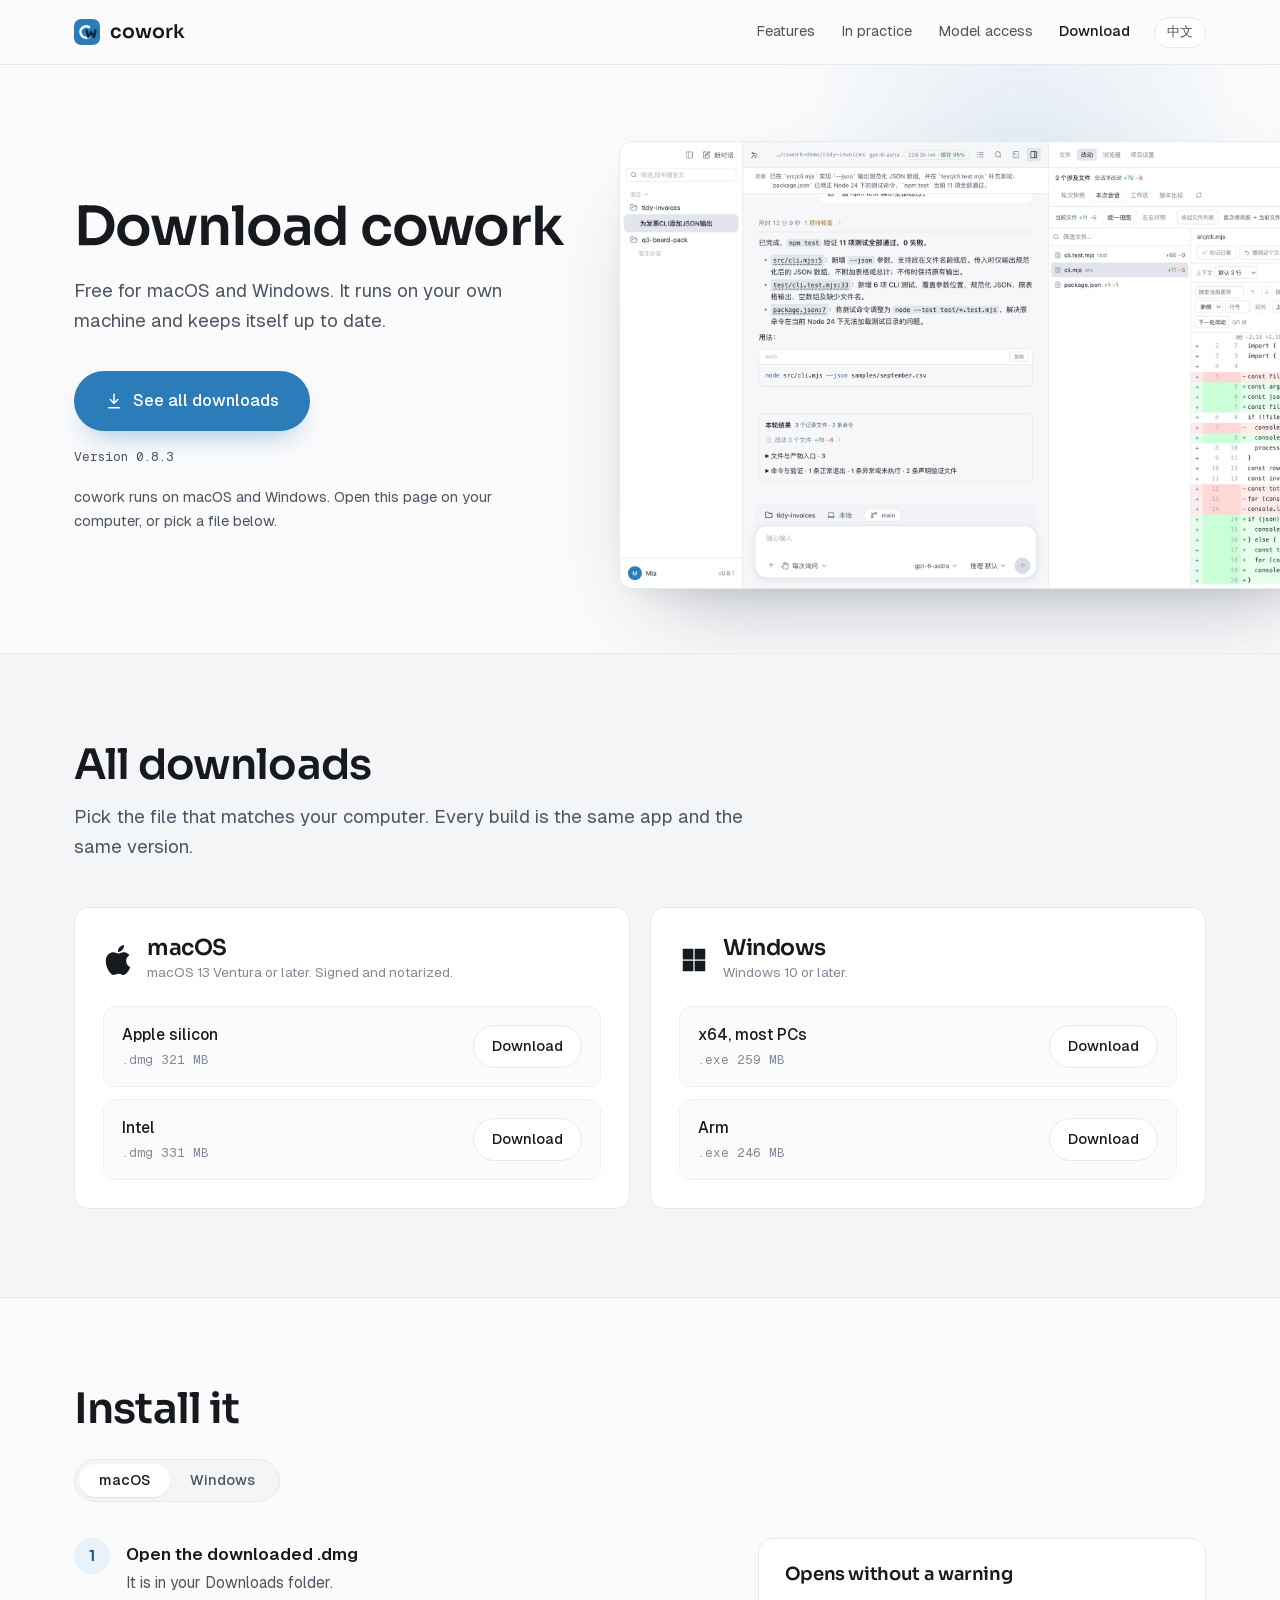
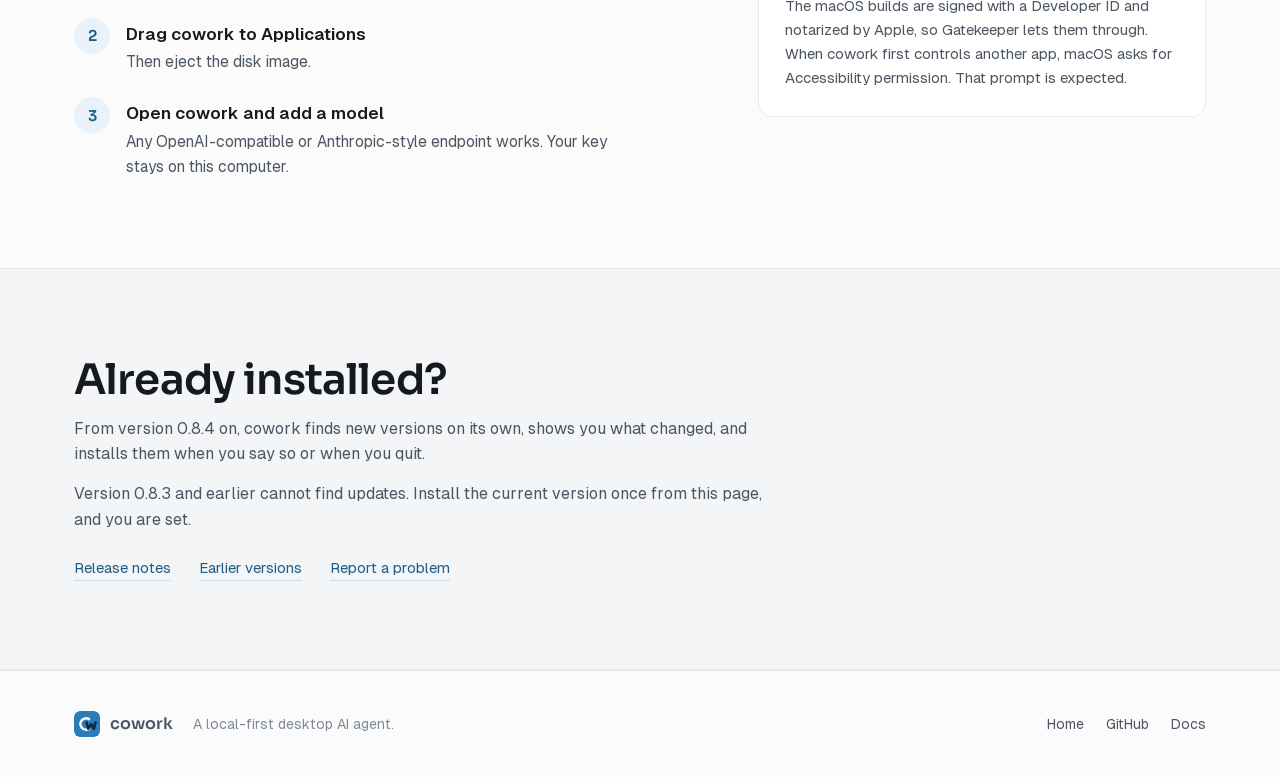
==== docs/download/index.html @ d9c5a430 "Add a download page that picks the right installer The page detects the visitor's system and chip, o" ====
<!doctype html>
<html lang="en">
<head>
<meta charset="utf-8" />
<meta name="viewport" content="width=device-width, initial-scale=1" />
<meta name="color-scheme" content="light" />
<title>Download cowork for macOS and Windows</title>
<meta name="description" content="Download cowork, the local-first desktop AI agent, for macOS (Apple silicon and Intel) and Windows (x64 and Arm). Free. The macOS builds are signed and notarized." />
<link rel="icon" href="data:image/svg+xml,%3Csvg xmlns='http://www.w3.org/2000/svg' viewBox='0 0 128 128'%3E%3Crect width='128' height='128' rx='28' fill='%232b7cb8'/%3E%3Cpath d='M74 40 A28 28 0 1 0 74 88' fill='none' stroke='%23fff' stroke-width='12' stroke-linecap='round'/%3E%3Cpath d='M62 56 L70 88 L84 64 L98 88 L106 56' fill='none' stroke='%230b2a3f' stroke-width='12' stroke-linecap='round' stroke-linejoin='round'/%3E%3C/svg%3E" />

<style>
  @font-face { font-family:'Sora'; src:url('../fonts/sora-latin.woff2') format('woff2'); font-weight:100 800; font-display:swap; }
  @font-face { font-family:'Geist'; src:url('../fonts/geist-variable.woff2') format('woff2'); font-weight:100 900; font-display:swap; }
  @font-face { font-family:'Geist Mono'; src:url('../fonts/geist-mono-variable.woff2') format('woff2'); font-weight:100 900; font-display:swap; }

  /* Tokens, nav, buttons and footer are the landing page's, kept identical so the two pages read as one site. */
  :root{
    --bg:#fbfbfc; --bg-soft:#f3f5f7; --surface:#ffffff;
    --ink:#161a1f; --ink-2:#4b5662; --ink-3:#7f8a98;
    --line:#e6e9ee; --line-2:#eef1f4;
    --accent:#2b7cb8; --accent-ink:#1f5c88; --accent-soft:#eaf2f9; --accent-line:#c7ddef;
    --radius:14px; --radius-pill:999px;
    --shadow:0 24px 60px -28px rgba(22,40,63,.26), 0 8px 24px -16px rgba(22,26,31,.12);
    --shadow-lift:0 44px 90px -40px rgba(22,40,63,.34), 0 12px 30px -18px rgba(22,26,31,.14);
    --maxw:1180px;
    --sans:'Geist',system-ui,-apple-system,'Segoe UI',Roboto,sans-serif;
    --display:'Sora',var(--sans);
    --mono:'Geist Mono',ui-monospace,SFMono-Regular,Menlo,monospace;
  }
  *{box-sizing:border-box}
  html{scroll-behavior:smooth; overflow-x:hidden; overflow-x:clip}
  body{margin:0; background:var(--bg); color:var(--ink); font-family:var(--sans); font-size:16px; line-height:1.6; -webkit-font-smoothing:antialiased; overflow-x:hidden; overflow-x:clip}
  a{color:inherit; text-decoration:none}
  h1,h2,h3{font-family:var(--display); font-weight:600; letter-spacing:-.02em; line-height:1.08; margin:0}
  p{margin:0}
  img{display:block; max-width:100%; height:auto}
  .wrap{max-width:var(--maxw); margin:0 auto; padding:0 24px}
  .lede{color:var(--ink-2); font-size:18.5px; line-height:1.65; max-width:52ch}
  .h2{font-size:clamp(28px,3.6vw,42px)}

  header{position:sticky; top:0; z-index:50; background:rgba(251,251,252,.84); backdrop-filter:saturate(180%) blur(14px); border-bottom:1px solid var(--line)}
  .nav{display:flex; align-items:center; gap:24px; height:64px}
  .brand{display:flex; align-items:center; gap:10px; font-family:var(--display); font-weight:600; font-size:19px}
  .brand svg{width:26px; height:26px; border-radius:7px; display:block}
  .nav-links{display:flex; align-items:center; gap:26px; margin-left:auto}
  .nav-links a{color:var(--ink-2); font-size:14.5px; transition:color .2s}
  .nav-links a:hover{color:var(--ink)}
  .nav-links a[aria-current]{color:var(--ink); font-weight:500}
  .lang{font-family:var(--mono); font-size:12.5px; color:var(--ink-2); border:1px solid var(--line); background:var(--surface); border-radius:var(--radius-pill); padding:6px 12px; cursor:pointer; transition:border-color .2s,color .2s}
  .lang:hover{border-color:var(--ink-3); color:var(--ink)}

  .btn{display:inline-flex; align-items:center; justify-content:center; gap:10px; font-weight:500; font-size:14.5px; border-radius:var(--radius-pill); padding:9px 18px; border:1px solid transparent; cursor:pointer; white-space:nowrap; transition:background .2s,border-color .2s,transform .12s,box-shadow .2s}
  .btn:active{transform:translateY(1px)}
  .btn:focus-visible, .lang:focus-visible, .seg button:focus-visible, a:focus-visible{outline:2px solid var(--accent); outline-offset:3px}
  .btn-primary{background:var(--accent); color:#fff}
  .btn-primary:hover{background:var(--accent-ink)}
  .btn-ghost{background:var(--surface); color:var(--ink); border-color:var(--line)}
  .btn-ghost:hover{border-color:var(--ink-3)}
  .btn-xl{padding:16px 30px; font-size:16.5px; box-shadow:0 14px 30px -14px rgba(43,124,184,.55)}
  .btn svg{width:18px; height:18px; flex:none}

  /* hero: the one download that fits this computer */
  .hero{position:relative; padding:76px 0 64px; overflow:hidden}
  .hero-grid{display:grid; grid-template-columns:minmax(0,5fr) minmax(0,6fr); gap:56px; align-items:center}
  .hero h1{font-size:clamp(36px,4.3vw,54px)}
  .hero .lede{margin-top:20px}
  .pick{margin-top:34px}
  .pick-meta{display:flex; flex-wrap:wrap; gap:6px 18px; margin-top:16px; font-family:var(--mono); font-size:13px; color:var(--ink-2); min-height:21px}
  .pick-meta b{font-weight:500; color:var(--ink)}
  .pick-alt{margin-top:18px; font-size:14.5px; color:var(--ink-2); max-width:46ch}
  .pick-alt a, .textlink{color:var(--accent-ink); border-bottom:1px solid var(--accent-line); transition:border-color .2s}
  .pick-alt a:hover, .textlink:hover{border-color:var(--accent-ink)}
  .status{display:none; margin-top:18px; padding:12px 16px; border-radius:var(--radius); background:var(--accent-soft); border:1px solid var(--accent-line); color:var(--accent-ink); font-size:14.5px; max-width:46ch}
  .status.on{display:block}
  .skeleton{display:inline-block; width:210px; height:14px; border-radius:6px; background:linear-gradient(90deg,var(--line-2),var(--line),var(--line-2)); background-size:200% 100%; animation:shimmer 1.4s linear infinite}
  @keyframes shimmer{to{background-position:-200% 0}}
  .hero-media{position:relative; min-width:0}
  .shot{border-radius:var(--radius); background:var(--surface); border:1px solid var(--line); box-shadow:var(--shadow-lift); overflow:hidden}
  .hero-media .shot{width:122%; max-width:none}
  .hero-glow{position:absolute; inset:-20% 0 auto auto; width:50%; height:130%; background:radial-gradient(55% 50% at 60% 30%, rgba(43,124,184,.13), transparent 70%); filter:blur(24px); pointer-events:none}
  .hero .wrap{position:relative; z-index:1}

  .band{padding:88px 0}
  .band-soft{background:var(--bg-soft); border-top:1px solid var(--line); border-bottom:1px solid var(--line)}
  .band-head p{margin-top:14px}

  /* every build, grouped by system */
  .platforms{display:grid; grid-template-columns:repeat(2,minmax(0,1fr)); gap:20px; margin-top:44px}
  .platform{background:var(--surface); border:1px solid var(--line); border-radius:var(--radius); padding:28px; transition:border-color .25s, box-shadow .25s}
  .platform.mine{border-color:var(--accent-line); box-shadow:var(--shadow)}
  .platform-head{display:flex; align-items:center; gap:14px}
  .platform-head svg{width:30px; height:30px; flex:none; color:var(--ink)}
  .platform-head h3{font-size:22px}
  .platform-head p{font-size:13.5px; color:var(--ink-3); margin-top:3px}
  .builds{margin-top:22px; display:grid; gap:12px}
  .build{display:flex; align-items:center; gap:16px; padding:16px 18px; border-radius:12px; background:var(--bg); border:1px solid var(--line-2)}
  .build.mine{background:var(--accent-soft); border-color:var(--accent-line)}
  .build-name{font-weight:500; font-size:15.5px}
  .build-file{font-family:var(--mono); font-size:12.5px; color:var(--ink-3); margin-top:2px}
  .build-tag{display:none; font-size:12px; font-weight:500; color:var(--accent-ink); margin-top:4px}
  .build.mine .build-tag{display:block}
  .build .btn{margin-left:auto}

  /* install: steps on the left, the one thing worth knowing on the right */
  .install{display:grid; grid-template-columns:minmax(0,7fr) minmax(0,5fr); gap:56px; margin-top:36px; align-items:start}
  .seg{display:inline-flex; padding:4px; border-radius:var(--radius-pill); background:var(--bg-soft); border:1px solid var(--line); margin-top:28px}
  .seg button{font:500 14.5px var(--sans); color:var(--ink-2); border:0; background:transparent; padding:8px 20px; border-radius:var(--radius-pill); cursor:pointer; transition:background .2s,color .2s}
  .seg button[aria-selected="true"]{background:var(--surface); color:var(--ink); box-shadow:0 1px 2px rgba(22,26,31,.08)}
  .steps{list-style:none; counter-reset:step; margin:0; padding:0; display:grid; gap:22px}
  .steps li{counter-increment:step; display:grid; grid-template-columns:36px minmax(0,1fr); gap:16px; align-items:start}
  .steps li::before{content:counter(step); display:grid; place-items:center; width:36px; height:36px; border-radius:50%; background:var(--accent-soft); color:var(--accent-ink); font:600 15px var(--display)}
  .steps h3{font-size:17px; font-family:var(--sans); font-weight:600; letter-spacing:0; line-height:1.4; margin-top:5px}
  .steps p{color:var(--ink-2); font-size:15.5px; margin-top:4px; max-width:52ch}
  .note{background:var(--surface); border:1px solid var(--line); border-radius:var(--radius); padding:26px}
  .note h3{font-size:18px}
  .note p{color:var(--ink-2); font-size:15px; margin-top:10px}
  [hidden]{display:none !important}

  .after{max-width:64ch}
  .after p{color:var(--ink-2); margin-top:14px}
  .after-links{display:flex; flex-wrap:wrap; gap:12px 28px; margin-top:24px; font-size:15px}

  footer{border-top:1px solid var(--line); padding:40px 0; color:var(--ink-3); font-size:14px}
  .foot{display:flex; align-items:center; gap:20px; flex-wrap:wrap}
  .foot .brand{font-size:16px; color:var(--ink-2)}
  .foot-links{display:flex; gap:22px; margin-left:auto; flex-wrap:wrap}
  .foot-links a{color:var(--ink-2)} .foot-links a:hover{color:var(--ink)}

  .reveal{opacity:0; transform:translateY(22px); transition:opacity .8s cubic-bezier(.16,1,.3,1) var(--d,0s), transform .8s cubic-bezier(.16,1,.3,1) var(--d,0s)}
  .reveal.in{opacity:1; transform:none}
  .reveal[data-d="1"]{--d:.08s} .reveal[data-d="2"]{--d:.16s}

  @media (max-width:920px){
    .hero{padding:48px 0 40px}
    .hero-grid{grid-template-columns:1fr; gap:40px}
    .hero-media .shot{width:100%}
    .platforms{grid-template-columns:1fr}
    .install{grid-template-columns:1fr; gap:32px}
    .nav-links a:not([aria-current]){display:none}
    .band{padding:64px 0}
  }
  @media (max-width:520px){
    .wrap{padding:0 16px}
    .btn-xl{width:100%}
    .build{flex-wrap:wrap}
    .build .btn{margin-left:0; width:100%}
    .platform{padding:22px}
  }
  @media (prefers-reduced-motion:reduce){
    html{scroll-behavior:auto}
    .reveal{opacity:1; transform:none; transition:none}
    .skeleton{animation:none}
    .btn,.platform{transition:none}
  }
</style>
</head>
<body>

<header>
  <div class="wrap nav">
    <a class="brand" href="../" aria-label="cowork">
      <svg viewBox="0 0 128 128" aria-hidden="true"><rect width="128" height="128" rx="28" fill="#2b7cb8"/><path d="M74 40 A28 28 0 1 0 74 88" fill="none" stroke="#fff" stroke-width="12" stroke-linecap="round"/><path d="M62 56 L70 88 L84 64 L98 88 L106 56" fill="none" stroke="#0b2a3f" stroke-width="12" stroke-linecap="round" stroke-linejoin="round"/></svg>
      cowork
    </a>
    <nav class="nav-links">
      <a href="../#features" data-t="nav.features">Features</a>
      <a href="../#work" data-t="nav.work">In practice</a>
      <a href="../#model" data-t="nav.model">Model access</a>
      <a href="./" aria-current="page" data-t="nav.download">Download</a>
    </nav>
    <button class="lang" id="lang" type="button">中文</button>
  </div>
</header>

<main>
  <section class="hero">
    <div class="hero-glow" aria-hidden="true"></div>
    <div class="wrap hero-grid">
      <div>
        <h1 class="reveal" data-t="hero.title">Download cowork</h1>
        <p class="lede reveal" data-d="1" data-t="hero.sub">Free for macOS and Windows. It runs on your own machine and keeps itself up to date.</p>
        <div class="pick reveal" data-d="2">
          <a class="btn btn-primary btn-xl" id="primary" href="#all">
            <svg viewBox="0 0 24 24" fill="none" stroke="currentColor" stroke-width="2" stroke-linecap="round" stroke-linejoin="round" aria-hidden="true"><path d="M12 3v12"/><path d="m7 10 5 5 5-5"/><path d="M5 21h14"/></svg>
            <span id="primary-label" data-t="pick.generic">See all downloads</span>
          </a>
          <div class="pick-meta" id="meta" aria-live="polite"><span class="skeleton" aria-hidden="true"></span></div>
          <p class="pick-alt" id="alt"></p>
          <p class="status" id="status" role="status"></p>
        </div>
      </div>
      <div class="hero-media reveal" data-d="1">
        <div class="shot"><img src="../assets/hero.png" width="2000" height="1250" alt="The cowork window: a conversation on the left and the review panel with a diff on the right" /></div>
      </div>
    </div>
  </section>

  <section class="band band-soft" id="all">
    <div class="wrap">
      <div class="band-head reveal">
        <h2 class="h2" data-t="all.title">All downloads</h2>
        <p class="lede" data-t="all.sub">Pick the file that matches your computer. Every build is the same app and the same version.</p>
      </div>
      <div class="platforms">
        <article class="platform reveal" data-os="mac">
          <div class="platform-head">
            <svg viewBox="0 0 24 24" fill="currentColor" aria-hidden="true"><path d="M12.152 6.896c-.948 0-2.415-1.078-3.96-1.04-2.04.027-3.91 1.183-4.961 3.014-2.117 3.675-.546 9.103 1.519 12.09 1.013 1.454 2.208 3.09 3.792 3.039 1.52-.065 2.09-.987 3.935-.987 1.831 0 2.35.987 3.96.948 1.637-.026 2.676-1.48 3.676-2.948 1.156-1.688 1.636-3.325 1.662-3.415-.039-.013-3.182-1.221-3.22-4.857-.026-3.04 2.48-4.494 2.597-4.559-1.429-2.09-3.623-2.324-4.39-2.376-2-.156-3.675 1.09-4.61 1.09zM15.53 3.83c.843-1.012 1.4-2.427 1.245-3.83-1.207.052-2.662.805-3.532 1.818-.78.896-1.454 2.338-1.273 3.714 1.338.104 2.715-.688 3.559-1.701"/></svg>
            <div><h3>macOS</h3><p data-t="mac.req">macOS 13 Ventura or later. Signed and notarized.</p></div>
          </div>
          <div class="builds">
            <div class="build" data-build="mac-arm64">
              <div><div class="build-name" data-t="mac.arm">Apple silicon</div><div class="build-file" data-file></div><div class="build-tag" data-t="tag.mine">Matches this computer</div></div>
              <a class="btn btn-ghost" data-dl href="https://github.com/coworkagent/cowork-releases/releases/latest"><span data-t="dl">Download</span></a>
            </div>
            <div class="build" data-build="mac-x64">
              <div><div class="build-name" data-t="mac.intel">Intel</div><div class="build-file" data-file></div><div class="build-tag" data-t="tag.mine">Matches this computer</div></div>
              <a class="btn btn-ghost" data-dl href="https://github.com/coworkagent/cowork-releases/releases/latest"><span data-t="dl">Download</span></a>
            </div>
          </div>
        </article>
        <article class="platform reveal" data-d="1" data-os="win">
          <div class="platform-head">
            <svg viewBox="0 0 24 24" fill="currentColor" aria-hidden="true"><path d="M3 3h8.5v8.5H3zM12.5 3H21v8.5h-8.5zM3 12.5h8.5V21H3zM12.5 12.5H21V21h-8.5z"/></svg>
            <div><h3>Windows</h3><p data-t="win.req">Windows 10 or later.</p></div>
          </div>
          <div class="builds">
            <div class="build" data-build="win-x64">
              <div><div class="build-name" data-t="win.x64">x64, most PCs</div><div class="build-file" data-file></div><div class="build-tag" data-t="tag.mine">Matches this computer</div></div>
              <a class="btn btn-ghost" data-dl href="https://github.com/coworkagent/cowork-releases/releases/latest"><span data-t="dl">Download</span></a>
            </div>
            <div class="build" data-build="win-arm64">
              <div><div class="build-name" data-t="win.arm">Arm</div><div class="build-file" data-file></div><div class="build-tag" data-t="tag.mine">Matches this computer</div></div>
              <a class="btn btn-ghost" data-dl href="https://github.com/coworkagent/cowork-releases/releases/latest"><span data-t="dl">Download</span></a>
            </div>
          </div>
        </article>
      </div>
    </div>
  </section>

  <section class="band" id="install">
    <div class="wrap">
      <h2 class="h2 reveal" data-t="ins.title">Install it</h2>
      <div class="seg reveal" role="tablist" aria-label="Operating system">
        <button type="button" role="tab" id="tab-mac" aria-controls="panel-mac" aria-selected="true">macOS</button>
        <button type="button" role="tab" id="tab-win" aria-controls="panel-win" aria-selected="false">Windows</button>
      </div>
      <div class="install" id="panel-mac" role="tabpanel" aria-labelledby="tab-mac">
        <ol class="steps reveal">
          <li><div><h3 data-t="mac.s1.t">Open the downloaded .dmg</h3><p data-t="mac.s1.b">It is in your Downloads folder.</p></div></li>
          <li><div><h3 data-t="mac.s2.t">Drag cowork to Applications</h3><p data-t="mac.s2.b">Then eject the disk image.</p></div></li>
          <li><div><h3 data-t="mac.s3.t">Open cowork and add a model</h3><p data-t="mac.s3.b">Any OpenAI-compatible or Anthropic-style endpoint works. Your key stays on this computer.</p></div></li>
        </ol>
        <aside class="note reveal" data-d="1">
          <h3 data-t="mac.n.t">Opens without a warning</h3>
          <p data-t="mac.n.b">The macOS builds are signed with a Developer ID and notarized by Apple, so Gatekeeper lets them through. When cowork first controls another app, macOS asks for Accessibility permission. That prompt is expected.</p>
        </aside>
      </div>
      <div class="install" id="panel-win" role="tabpanel" aria-labelledby="tab-win" hidden>
        <ol class="steps">
          <li><div><h3 data-t="win.s1.t">Run the downloaded setup file</h3><p data-t="win.s1.b">It installs for your user account and needs no administrator rights.</p></div></li>
          <li><div><h3 data-t="win.s2.t">Let it past SmartScreen</h3><p data-t="win.s2.b">Choose More info, then Run anyway.</p></div></li>
          <li><div><h3 data-t="win.s3.t">Open cowork and add a model</h3><p data-t="win.s3.b">Any OpenAI-compatible or Anthropic-style endpoint works. Your key stays on this computer.</p></div></li>
        </ol>
        <aside class="note">
          <h3 data-t="win.n.t">Why Windows shows a warning</h3>
          <p data-t="win.n.b">The Windows installers are not code-signed yet, so SmartScreen does not recognize the publisher. The files come straight from our release page, and their checksums are in latest.yml next to them.</p>
        </aside>
      </div>
    </div>
  </section>

  <section class="band band-soft">
    <div class="wrap"><div class="after reveal">
      <h2 class="h2" data-t="aft.title">Already installed?</h2>
      <p data-t="aft.b1">From version 0.8.4 on, cowork finds new versions on its own, shows you what changed, and installs them when you say so or when you quit.</p>
      <p data-t="aft.b2">Version 0.8.3 and earlier cannot find updates. Install the current version once from this page, and you are set.</p>
      <div class="after-links">
        <a class="textlink" id="notes" href="https://github.com/coworkagent/cowork-releases/releases/latest" target="_blank" rel="noopener" data-t="aft.notes">Release notes</a>
        <a class="textlink" href="https://github.com/coworkagent/cowork-releases/releases" target="_blank" rel="noopener" data-t="aft.all">Earlier versions</a>
        <a class="textlink" href="https://github.com/coworkagent/cowork-releases/issues" target="_blank" rel="noopener" data-t="aft.issue">Report a problem</a>
      </div>
    </div></div>
  </section>
</main>

<footer>
  <div class="wrap foot">
    <span class="brand"><svg width="20" height="20" style="border-radius:6px" viewBox="0 0 128 128" aria-hidden="true"><rect width="128" height="128" rx="28" fill="#2b7cb8"/><path d="M74 40 A28 28 0 1 0 74 88" fill="none" stroke="#fff" stroke-width="12" stroke-linecap="round"/><path d="M62 56 L70 88 L84 64 L98 88 L106 56" fill="none" stroke="#0b2a3f" stroke-width="12" stroke-linecap="round" stroke-linejoin="round"/></svg>cowork</span>
    <span data-t="foot.tag" style="color:var(--ink-3)">A local-first desktop AI agent.</span>
    <div class="foot-links">
      <a href="../" data-t="foot.home">Home</a>
      <a href="https://github.com/coworkagent/cowork-releases" target="_blank" rel="noopener">GitHub</a>
      <a href="https://github.com/coworkagent/cowork-releases#readme" target="_blank" rel="noopener" data-t="foot.docs">Docs</a>
    </div>
  </div>
</footer>

<script>
(function(){
  var RELEASES = 'https://github.com/coworkagent/cowork-releases/releases';
  var T = {
    'nav.features':['Features','功能'],'nav.work':['In practice','实战'],'nav.model':['Model access','模型接入'],'nav.download':['Download','下载'],
    'hero.title':['Download cowork','下载 cowork'],
    'hero.sub':['Free for macOS and Windows. It runs on your own machine and keeps itself up to date.','免费，支持 macOS 与 Windows。运行在你自己的机器上，之后会自动更新。'],
    'pick.generic':['See all downloads','查看全部下载'],
    'all.title':['All downloads','全部下载'],
    'all.sub':['Pick the file that matches your computer. Every build is the same app and the same version.','选择与你电脑匹配的文件。每个安装包都是同一个应用、同一个版本。'],
    'mac.req':['macOS 13 Ventura or later. Signed and notarized.','macOS 13 Ventura 或更高版本。已签名并公证。'],
    'win.req':['Windows 10 or later.','Windows 10 或更高版本。'],
    'mac.arm':['Apple silicon','Apple 芯片'],'mac.intel':['Intel','Intel 芯片'],
    'win.x64':['x64, most PCs','x64，大多数电脑'],'win.arm':['Arm','Arm'],
    'tag.mine':['Matches this computer','与这台电脑匹配'],'dl':['Download','下载'],
    'ins.title':['Install it','安装'],
    'mac.s1.t':['Open the downloaded .dmg','打开下载的 .dmg'],'mac.s1.b':['It is in your Downloads folder.','它在“下载”文件夹里。'],
    'mac.s2.t':['Drag cowork to Applications','把 cowork 拖进“应用程序”'],'mac.s2.b':['Then eject the disk image.','然后推出磁盘映像。'],
    'mac.s3.t':['Open cowork and add a model','打开 cowork，添加一个模型'],
    'mac.s3.b':['Any OpenAI-compatible or Anthropic-style endpoint works. Your key stays on this computer.','任何 OpenAI 兼容或 Anthropic 风格的接口都可以。密钥只保存在这台电脑上。'],
    'mac.n.t':['Opens without a warning','打开时不会有警告'],
    'mac.n.b':['The macOS builds are signed with a Developer ID and notarized by Apple, so Gatekeeper lets them through. When cowork first controls another app, macOS asks for Accessibility permission. That prompt is expected.','macOS 版本使用 Developer ID 签名并经过 Apple 公证，Gatekeeper 会直接放行。cowork 第一次操作其他应用时，macOS 会请求“辅助功能”权限，这个提示是正常的。'],
    'win.s1.t':['Run the downloaded setup file','运行下载的安装程序'],'win.s1.b':['It installs for your user account and needs no administrator rights.','它安装到当前用户下，不需要管理员权限。'],
    'win.s2.t':['Let it past SmartScreen','让它通过 SmartScreen'],'win.s2.b':['Choose More info, then Run anyway.','点“更多信息”，再点“仍要运行”。'],
    'win.s3.t':['Open cowork and add a model','打开 cowork，添加一个模型'],
    'win.s3.b':['Any OpenAI-compatible or Anthropic-style endpoint works. Your key stays on this computer.','任何 OpenAI 兼容或 Anthropic 风格的接口都可以。密钥只保存在这台电脑上。'],
    'win.n.t':['Why Windows shows a warning','为什么 Windows 会提示警告'],
    'win.n.b':['The Windows installers are not code-signed yet, so SmartScreen does not recognize the publisher. The files come straight from our release page, and their checksums are in latest.yml next to them.','Windows 安装包目前还没有代码签名，所以 SmartScreen 不认识发布者。文件直接来自我们的发布页，校验值在同一页的 latest.yml 里。'],
    'aft.title':['Already installed?','已经装过了？'],
    'aft.b1':['From version 0.8.4 on, cowork finds new versions on its own, shows you what changed, and installs them when you say so or when you quit.','从 0.8.4 起，cowork 会自己发现新版本，告诉你改了什么，在你确认时或退出应用时装上。'],
    'aft.b2':['Version 0.8.3 and earlier cannot find updates. Install the current version once from this page, and you are set.','0.8.3 及更早的版本找不到更新。在这个页面手动安装一次当前版本即可，之后就不用管了。'],
    'aft.notes':['Release notes','更新说明'],'aft.all':['Earlier versions','历史版本'],'aft.issue':['Report a problem','反馈问题'],
    'foot.tag':['A local-first desktop AI agent.','本地优先的桌面 AI 代理。'],'foot.home':['Home','首页'],'foot.docs':['Docs','文档'],
    // dynamic
    'os.mac':['macOS','macOS'],'os.win':['Windows','Windows'],
    'btn.for':['Download for {os}','下载 {os} 版'],
    'arch.mac-arm64':['Apple silicon','Apple 芯片'],'arch.mac-x64':['Intel','Intel 芯片'],'arch.win-x64':['x64','x64'],'arch.win-arm64':['Arm','Arm'],
    'meta.version':['Version {v}','版本 {v}'],
    'alt.mac-arm64':['On an Intel Mac? <a href="{u}">Get the Intel build</a>. Not sure: Apple menu, About This Mac.','是 Intel 芯片的 Mac？<a href="{u}">下载 Intel 版</a>。不确定的话：苹果菜单，“关于本机”。'],
    'alt.mac-x64':['On a Mac with Apple silicon? <a href="{u}">Get the Apple silicon build</a>.','是 Apple 芯片的 Mac？<a href="{u}">下载 Apple 芯片版</a>。'],
    'alt.win-x64':['On a Windows on Arm device? <a href="{u}">Get the Arm build</a>.','是 Arm 架构的 Windows 设备？<a href="{u}">下载 Arm 版</a>。'],
    'alt.win-arm64':['On a regular x64 PC? <a href="{u}">Get the x64 build</a>.','是普通的 x64 电脑？<a href="{u}">下载 x64 版</a>。'],
    'alt.other':['cowork runs on macOS and Windows. Open this page on your computer, or pick a file below.','cowork 运行在 macOS 和 Windows 上。请在电脑上打开这个页面，或在下面选择文件。'],
    'status.auto':['Your download is starting. If nothing happens, use the button above.','下载正在开始。如果没有反应，请点上面的按钮。'],
    'status.offline':['The file list could not be loaded, so the buttons open the release page instead.','没能加载文件列表，按钮会改为打开发布页。']
  };
  var HTML_KEYS = {};
  var lang = 'en';
  function t(key, vars){
    var v = T[key]; if(!v) return key;
    var s = v[lang === 'zh' ? 1 : 0];
    if(vars) Object.keys(vars).forEach(function(k){ s = s.split('{'+k+'}').join(vars[k]); });
    return s;
  }

  /* ---- which computer is this ---- */
  var detected = { os:null, arch:null };
  function detectSync(){
    var ua = navigator.userAgent || '';
    var plat = (navigator.userAgentData && navigator.userAgentData.platform) || navigator.platform || '';
    var os = /Mac/i.test(plat) || /Mac OS X/.test(ua) ? 'mac' : (/Win/i.test(plat) || /Windows/.test(ua) ? 'win' : null);
    // phones and tablets (iPadOS reports itself as a Mac, but has touch points)
    if(/iPhone|iPad|iPod|Android/i.test(ua) || (os === 'mac' && navigator.maxTouchPoints > 1)) os = null;
    var arch = null;
    if(os === 'win') arch = /ARM64|aarch64/i.test(ua) ? 'arm64' : 'x64';
    if(os === 'mac'){
      // Most Macs sold since late 2020 use Apple silicon. Safari does not reveal the chip, so this is the default.
      arch = 'arm64';
      try{
        var gl = document.createElement('canvas').getContext('webgl');
        var ext = gl && gl.getExtension('WEBGL_debug_renderer_info');
        var r = ext ? String(gl.getParameter(ext.UNMASKED_RENDERER_WEBGL)) : '';
        if(/Intel|AMD|Radeon/i.test(r) && !/Apple/i.test(r)) arch = 'x64';
      }catch(e){}
    }
    return { os:os, arch:arch };
  }
  function detectAsync(){
    var uad = navigator.userAgentData;
    if(!uad || !uad.getHighEntropyValues) return Promise.resolve(null);
    return uad.getHighEntropyValues(['architecture','bitness']).then(function(h){
      if(!h || !h.architecture) return null;
      return h.architecture === 'arm' ? 'arm64' : 'x64';
    }).catch(function(){ return null; });
  }

  /* ---- what can be downloaded ---- */
  var release = null; // { version, builds: { 'mac-arm64': {name,size,url}, ... } }
  function fromAssets(version, assets){
    var builds = {};
    assets.forEach(function(a){
      var m = /^cowork-[\d.]+-(mac)-(arm64|x64)\.dmg$/.exec(a.name) || /^cowork-[\d.]+-(win)-(arm64|x64)-setup\.exe$/.exec(a.name);
      if(m) builds[m[1] + '-' + m[2]] = { name:a.name, size:a.size, url:a.url };
    });
    return Object.keys(builds).length ? { version:version, builds:builds } : null;
  }
  function newer(a, b){
    var x = a.split('.').map(Number), y = b.split('.').map(Number);
    for(var i = 0; i < 3; i++){ if((x[i]||0) !== (y[i]||0)) return (x[i]||0) > (y[i]||0); }
    return false;
  }
  function loadBaked(){
    return fetch('latest.json', { cache:'no-cache' }).then(function(r){ return r.ok ? r.json() : null; })
      .then(function(d){ return d && d.version && d.assets ? fromAssets(d.version, d.assets) : null; }).catch(function(){ return null; });
  }
  function loadApi(){
    return fetch('https://api.github.com/repos/coworkagent/cowork-releases/releases/latest', { headers:{ Accept:'application/vnd.github+json' } })
      .then(function(r){ return r.ok ? r.json() : null; })
      .then(function(d){
        if(!d || !d.tag_name || !d.assets) return null;
        return fromAssets(d.tag_name.replace(/^v/, ''), d.assets.map(function(a){ return { name:a.name, size:a.size, url:a.browser_download_url }; }));
      }).catch(function(){ return null; });
  }
  function mb(bytes){ return Math.round(bytes / 1048576) + ' MB'; }

  /* ---- paint ---- */
  var $ = function(id){ return document.getElementById(id); };
  function paint(){
    document.documentElement.lang = lang === 'zh' ? 'zh-CN' : 'en';
    document.querySelectorAll('[data-t]').forEach(function(el){ var k = el.getAttribute('data-t'); if(T[k]) el.textContent = t(k); });
    $('lang').textContent = lang === 'zh' ? 'EN' : '中文';
    document.title = lang === 'zh' ? '下载 cowork：macOS 与 Windows' : 'Download cowork for macOS and Windows';

    var key = detected.os ? detected.os + '-' + detected.arch : null;
    var other = detected.os ? detected.os + '-' + (detected.arch === 'arm64' ? 'x64' : 'arm64') : null;
    var mine = release && key ? release.builds[key] : null;

    document.querySelectorAll('[data-build]').forEach(function(row){
      var b = release && release.builds[row.getAttribute('data-build')];
      row.classList.toggle('mine', row.getAttribute('data-build') === key);
      row.querySelector('[data-file]').textContent = b ? (/\.dmg$/.test(b.name) ? '.dmg' : '.exe') + '  ' + mb(b.size) : '';
      row.querySelector('[data-dl]').href = b ? b.url : RELEASES + '/latest';
    });
    document.querySelectorAll('.platform').forEach(function(p){ p.classList.toggle('mine', p.getAttribute('data-os') === detected.os); });

    var primary = $('primary'), meta = $('meta'), alt = $('alt');
    if(detected.os){
      $('primary-label').textContent = t('btn.for', { os:t('os.' + detected.os) });
      primary.href = mine ? mine.url : RELEASES + '/latest';
      if(release){
        meta.innerHTML = '';
        [t('arch.' + key), t('meta.version', { v:release.version }), mine ? mb(mine.size) : ''].filter(Boolean).forEach(function(text, i){
          var el = document.createElement(i === 0 ? 'b' : 'span'); el.textContent = text; meta.appendChild(el);
        });
      }
      var otherBuild = release && release.builds[other];
      alt.innerHTML = t('alt.' + key, { u: otherBuild ? otherBuild.url : RELEASES + '/latest' });
    } else {
      $('primary-label').textContent = t('pick.generic');
      primary.href = '#all';
      meta.innerHTML = '';
      if(release){ var v = document.createElement('span'); v.textContent = t('meta.version', { v:release.version }); meta.appendChild(v); }
      alt.textContent = t('alt.other');
    }
    if(release) $('notes').href = RELEASES + '/tag/v' + release.version;
    if(statusKey){ $('status').textContent = t(statusKey); $('status').classList.add('on'); }
  }
  var statusKey = null;

  /* ---- install tabs ---- */
  function showTab(os){
    ['mac','win'].forEach(function(k){
      $('tab-' + k).setAttribute('aria-selected', String(k === os));
      $('panel-' + k).hidden = k !== os;
    });
  }
  $('tab-mac').addEventListener('click', function(){ showTab('mac'); });
  $('tab-win').addEventListener('click', function(){ showTab('win'); });

  /* ---- language, shared with the landing page ---- */
  try{ var q = new URLSearchParams(location.search).get('lang'); if(q === 'zh' || q === 'en') lang = q; else { var saved = localStorage.getItem('cowork-lang'); if(saved === 'zh' || saved === 'en') lang = saved; else if(/^zh/i.test(navigator.language || '')) lang = 'zh'; } }catch(e){}
  $('lang').addEventListener('click', function(){ lang = lang === 'zh' ? 'en' : 'zh'; try{ localStorage.setItem('cowork-lang', lang); }catch(e){} paint(); });

  /* ---- go ---- */
  detected = detectSync();
  // ?os=mac|win and ?arch=arm64|x64 pin the choice: for links like "get the Windows build", and for testing
  var pinned = {};
  try{ var qs = new URLSearchParams(location.search); if(/^(mac|win)$/.test(qs.get('os') || '')) pinned.os = qs.get('os'); if(/^(arm64|x64)$/.test(qs.get('arch') || '')) pinned.arch = qs.get('arch'); }catch(e){}
  if(pinned.os){ detected.os = pinned.os; detected.arch = pinned.arch || (pinned.os === 'mac' ? 'arm64' : 'x64'); }
  else if(pinned.arch && detected.os) detected.arch = pinned.arch;
  if(detected.os) showTab(detected.os);
  paint();

  var wantsAuto = /[?&]auto=1\b/.test(location.search);
  function autoStart(){
    if(!wantsAuto || !detected.os || !release) return;
    var b = release.builds[detected.os + '-' + detected.arch];
    if(!b) return;
    wantsAuto = false;
    statusKey = 'status.auto'; paint();
    // drop ?auto=1 so a reload does not download again
    try{ history.replaceState(null, '', location.pathname + location.hash); }catch(e){}
    setTimeout(function(){ location.assign(b.url); }, 900);
  }

  Promise.all([detectAsync(), loadBaked()]).then(function(res){
    if(res[0] && detected.os && !pinned.os && !pinned.arch) detected.arch = res[0];
    release = res[1];
    paint(); autoStart();
    // The baked list ships with the site; the API may already know a newer release.
    loadApi().then(function(api){
      if(api && (!release || newer(api.version, release.version))){ release = api; paint(); autoStart(); }
      else if(!release && !api){ statusKey = 'status.offline'; $('meta').innerHTML = ''; paint(); }
    });
  });

  /* ---- reveal on scroll ---- */
  var reduce = window.matchMedia('(prefers-reduced-motion: reduce)').matches;
  var els = [].slice.call(document.querySelectorAll('.reveal')), below = [], vh = window.innerHeight;
  els.forEach(function(el){ var r = el.getBoundingClientRect(); if(reduce || r.top < vh * 0.92 || !('IntersectionObserver' in window)) el.classList.add('in'); else below.push(el); });
  if(below.length){
    var io = new IntersectionObserver(function(entries){ entries.forEach(function(e){ if(e.isIntersecting){ e.target.classList.add('in'); io.unobserve(e.target); } }); }, { rootMargin:'0px 0px -48px 0px', threshold:.12 });
    below.forEach(function(el){ io.observe(el); });
  }
})();
</script>
</body>
</html>
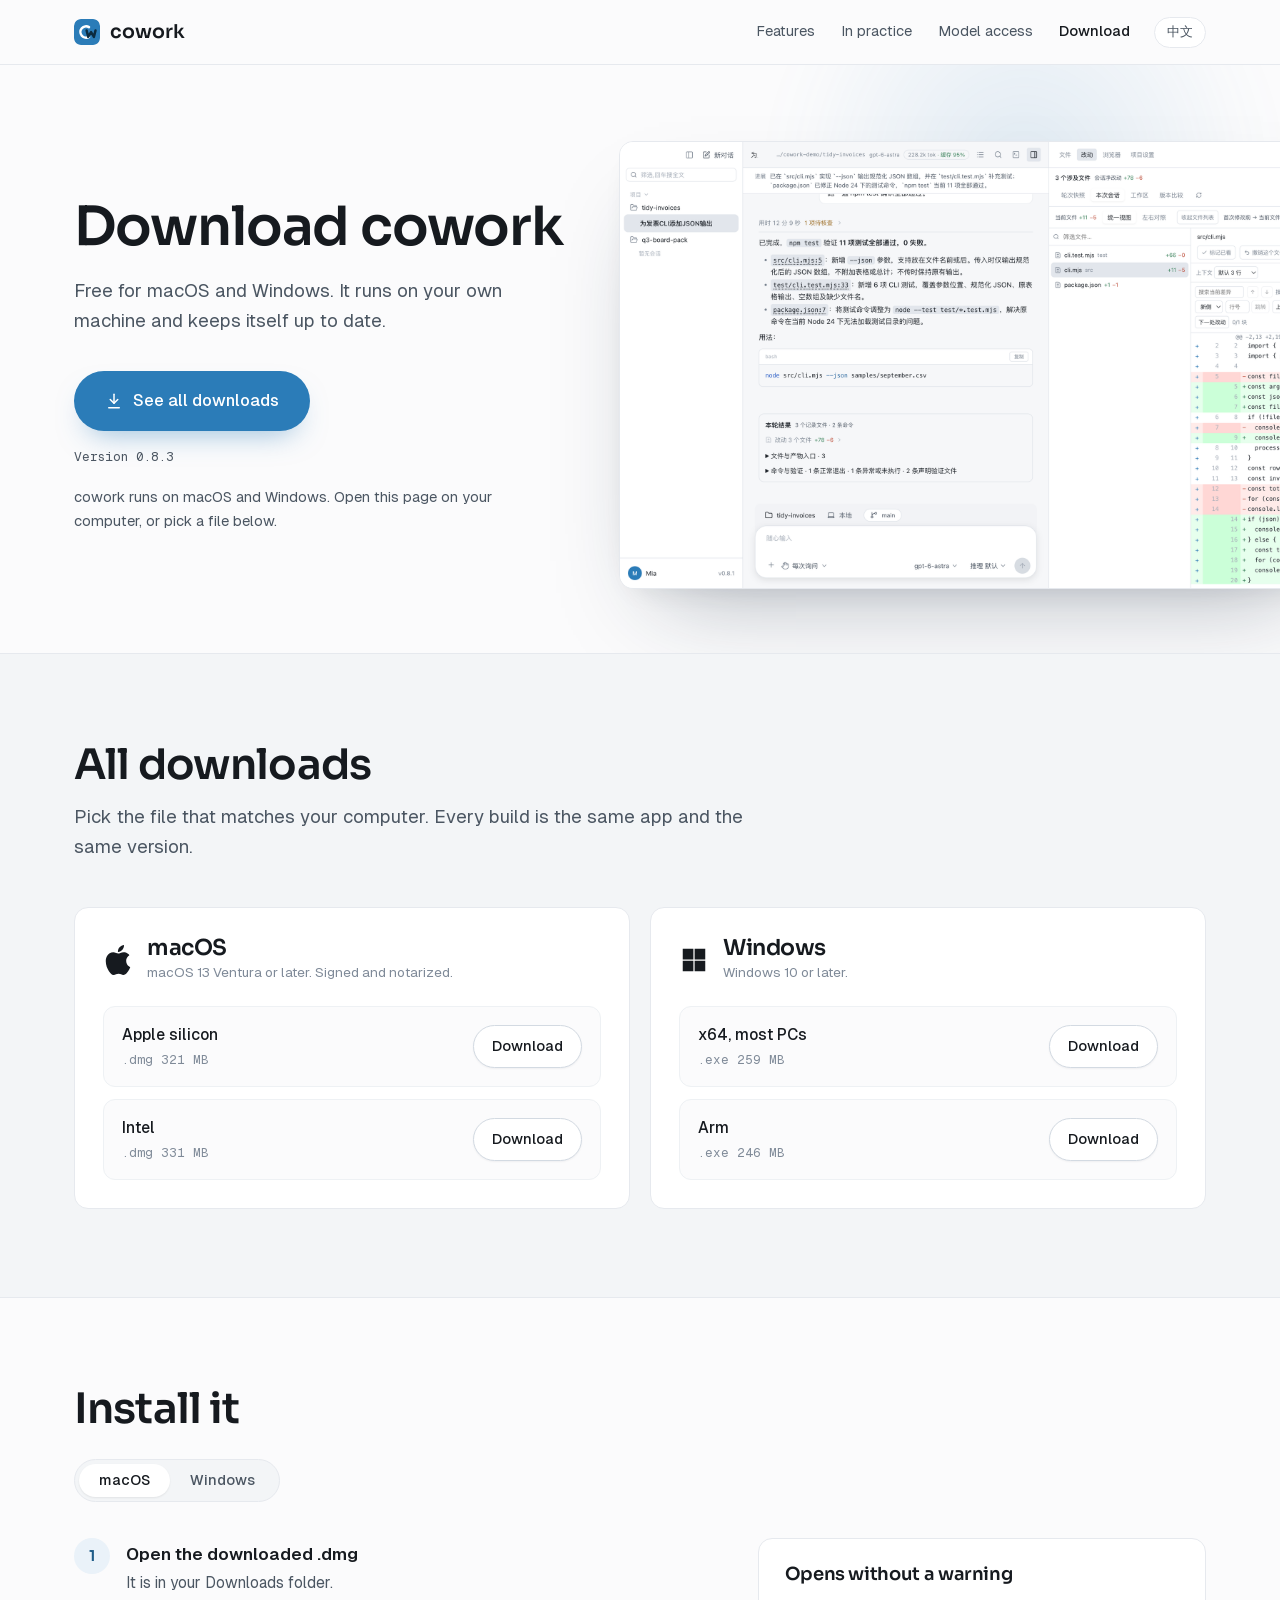
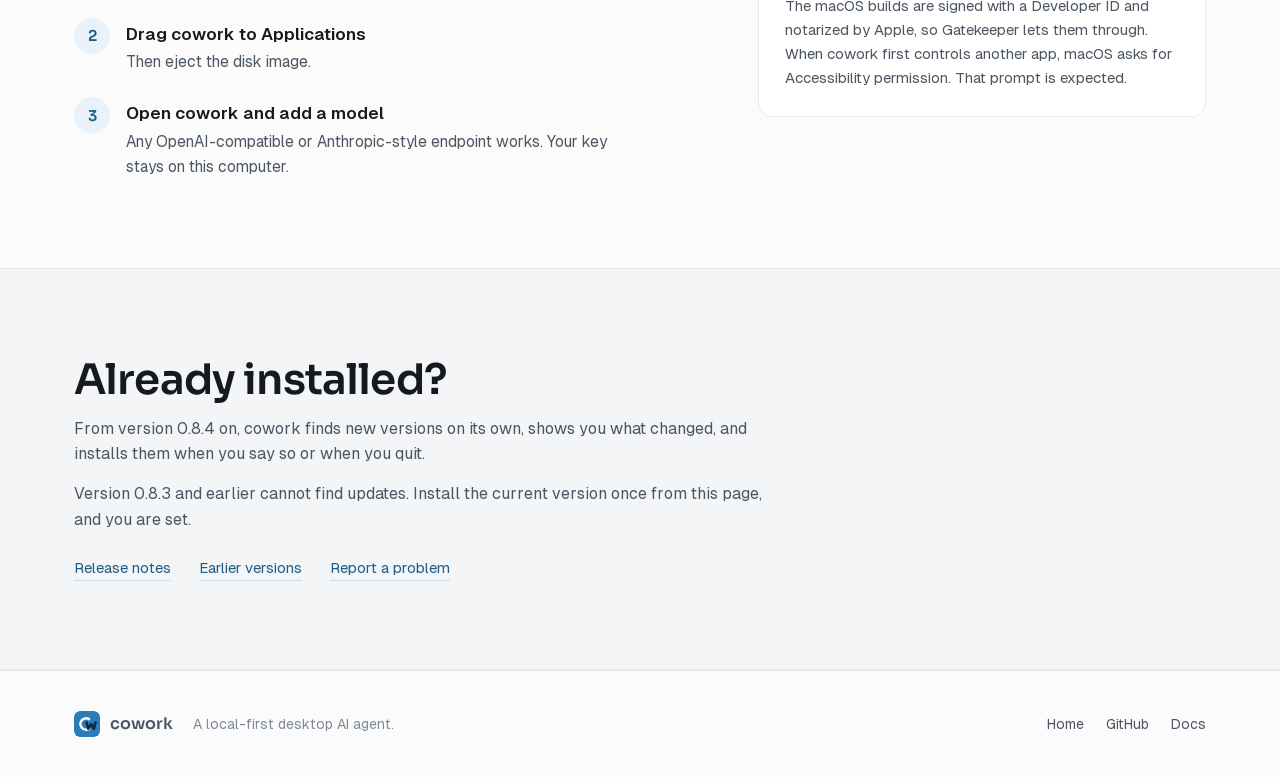
==== commit a76f2885: "Give Chinese headings room and make the secondary button read as a pair Heading tracking and line he" ====
--- a/docs/download/index.html
+++ b/docs/download/index.html
@@ -31,7 +31,7 @@
   html{scroll-behavior:smooth; overflow-x:hidden; overflow-x:clip}
   body{margin:0; background:var(--bg); color:var(--ink); font-family:var(--sans); font-size:16px; line-height:1.6; -webkit-font-smoothing:antialiased; overflow-x:hidden; overflow-x:clip}
   a{color:inherit; text-decoration:none}
-  h1,h2,h3{font-family:var(--display); font-weight:600; letter-spacing:-.02em; line-height:1.08; margin:0}
+  h1,h2,h3{font-family:var(--display); font-weight:600; letter-spacing:-.02em; line-height:1.08; margin:0; text-wrap:balance}
   p{margin:0}
   img{display:block; max-width:100%; height:auto}
   .wrap{max-width:var(--maxw); margin:0 auto; padding:0 24px}
@@ -54,7 +54,7 @@
   .btn:focus-visible, .lang:focus-visible, .seg button:focus-visible, a:focus-visible{outline:2px solid var(--accent); outline-offset:3px}
   .btn-primary{background:var(--accent); color:#fff}
   .btn-primary:hover{background:var(--accent-ink)}
-  .btn-ghost{background:var(--surface); color:var(--ink); border-color:var(--line)}
+  .btn-ghost{background:var(--surface); color:var(--ink); border-color:#d3dae2; box-shadow:0 1px 2px rgba(22,26,31,.05)}
   .btn-ghost:hover{border-color:var(--ink-3)}
   .btn-xl{padding:16px 30px; font-size:16.5px; box-shadow:0 14px 30px -14px rgba(43,124,184,.55)}
   .btn svg{width:18px; height:18px; flex:none}
@@ -152,6 +152,16 @@
     .skeleton{animation:none}
     .btn,.platform{transition:none}
   }
+  /*
+   * Chinese typesetting. The heading metrics above are tuned for Latin: negative tracking and a
+   * 1.08 line height pull square CJK glyphs into each other. Chinese gets neutral tracking,
+   * taller lines, and a lighter hand on the uppercase-style kicker.
+   */
+  html[lang^="zh"] h1, html[lang^="zh"] h2, html[lang^="zh"] h3, html[lang^="zh"] h4{letter-spacing:.015em; line-height:1.32}
+  html[lang^="zh"] .hero h1{line-height:1.26}
+  html[lang^="zh"] .kicker{letter-spacing:.08em}
+  html[lang^="zh"] .lede{line-height:1.85}
+  html[lang^="zh"] body{line-height:1.75}
 </style>
 </head>
 <body>
@@ -300,47 +310,47 @@
 (function(){
   var RELEASES = 'https://github.com/coworkagent/cowork-releases/releases';
   var T = {
-    'nav.features':['Features','功能'],'nav.work':['In practice','实战'],'nav.model':['Model access','模型接入'],'nav.download':['Download','下载'],
+    'nav.features':['Features','功能'],'nav.work':['In practice','实际用起来'],'nav.model':['Model access','接入模型'],'nav.download':['Download','下载'],
     'hero.title':['Download cowork','下载 cowork'],
-    'hero.sub':['Free for macOS and Windows. It runs on your own machine and keeps itself up to date.','免费，支持 macOS 与 Windows。运行在你自己的机器上，之后会自动更新。'],
-    'pick.generic':['See all downloads','查看全部下载'],
-    'all.title':['All downloads','全部下载'],
-    'all.sub':['Pick the file that matches your computer. Every build is the same app and the same version.','选择与你电脑匹配的文件。每个安装包都是同一个应用、同一个版本。'],
-    'mac.req':['macOS 13 Ventura or later. Signed and notarized.','macOS 13 Ventura 或更高版本。已签名并公证。'],
-    'win.req':['Windows 10 or later.','Windows 10 或更高版本。'],
+    'hero.sub':['Free for macOS and Windows. It runs on your own machine and keeps itself up to date.','免费使用，支持 macOS 和 Windows。装在你自己的电脑上，以后有新版本会自己更新。'],
+    'pick.generic':['See all downloads','看看所有安装包'],
+    'all.title':['All downloads','所有安装包'],
+    'all.sub':['Pick the file that matches your computer. Every build is the same app and the same version.','选一个和你电脑对得上的就行。四个安装包装出来是同一个应用、同一个版本。'],
+    'mac.req':['macOS 13 Ventura or later. Signed and notarized.','需要 macOS 13 Ventura 或更新的系统。已经过 Apple 签名和公证。'],
+    'win.req':['Windows 10 or later.','需要 Windows 10 或更新的系统。'],
     'mac.arm':['Apple silicon','Apple 芯片'],'mac.intel':['Intel','Intel 芯片'],
-    'win.x64':['x64, most PCs','x64，大多数电脑'],'win.arm':['Arm','Arm'],
-    'tag.mine':['Matches this computer','与这台电脑匹配'],'dl':['Download','下载'],
-    'ins.title':['Install it','安装'],
-    'mac.s1.t':['Open the downloaded .dmg','打开下载的 .dmg'],'mac.s1.b':['It is in your Downloads folder.','它在“下载”文件夹里。'],
-    'mac.s2.t':['Drag cowork to Applications','把 cowork 拖进“应用程序”'],'mac.s2.b':['Then eject the disk image.','然后推出磁盘映像。'],
-    'mac.s3.t':['Open cowork and add a model','打开 cowork，添加一个模型'],
-    'mac.s3.b':['Any OpenAI-compatible or Anthropic-style endpoint works. Your key stays on this computer.','任何 OpenAI 兼容或 Anthropic 风格的接口都可以。密钥只保存在这台电脑上。'],
-    'mac.n.t':['Opens without a warning','打开时不会有警告'],
-    'mac.n.b':['The macOS builds are signed with a Developer ID and notarized by Apple, so Gatekeeper lets them through. When cowork first controls another app, macOS asks for Accessibility permission. That prompt is expected.','macOS 版本使用 Developer ID 签名并经过 Apple 公证，Gatekeeper 会直接放行。cowork 第一次操作其他应用时，macOS 会请求“辅助功能”权限，这个提示是正常的。'],
-    'win.s1.t':['Run the downloaded setup file','运行下载的安装程序'],'win.s1.b':['It installs for your user account and needs no administrator rights.','它安装到当前用户下，不需要管理员权限。'],
-    'win.s2.t':['Let it past SmartScreen','让它通过 SmartScreen'],'win.s2.b':['Choose More info, then Run anyway.','点“更多信息”，再点“仍要运行”。'],
-    'win.s3.t':['Open cowork and add a model','打开 cowork，添加一个模型'],
-    'win.s3.b':['Any OpenAI-compatible or Anthropic-style endpoint works. Your key stays on this computer.','任何 OpenAI 兼容或 Anthropic 风格的接口都可以。密钥只保存在这台电脑上。'],
-    'win.n.t':['Why Windows shows a warning','为什么 Windows 会提示警告'],
-    'win.n.b':['The Windows installers are not code-signed yet, so SmartScreen does not recognize the publisher. The files come straight from our release page, and their checksums are in latest.yml next to them.','Windows 安装包目前还没有代码签名，所以 SmartScreen 不认识发布者。文件直接来自我们的发布页，校验值在同一页的 latest.yml 里。'],
-    'aft.title':['Already installed?','已经装过了？'],
-    'aft.b1':['From version 0.8.4 on, cowork finds new versions on its own, shows you what changed, and installs them when you say so or when you quit.','从 0.8.4 起，cowork 会自己发现新版本，告诉你改了什么，在你确认时或退出应用时装上。'],
-    'aft.b2':['Version 0.8.3 and earlier cannot find updates. Install the current version once from this page, and you are set.','0.8.3 及更早的版本找不到更新。在这个页面手动安装一次当前版本即可，之后就不用管了。'],
-    'aft.notes':['Release notes','更新说明'],'aft.all':['Earlier versions','历史版本'],'aft.issue':['Report a problem','反馈问题'],
-    'foot.tag':['A local-first desktop AI agent.','本地优先的桌面 AI 代理。'],'foot.home':['Home','首页'],'foot.docs':['Docs','文档'],
+    'win.x64':['x64, most PCs','x64，绝大多数电脑选这个'],'win.arm':['Arm','Arm'],
+    'tag.mine':['Matches this computer','适合这台电脑'],'dl':['Download','下载'],
+    'ins.title':['Install it','怎么安装'],
+    'mac.s1.t':['Open the downloaded .dmg','打开下载好的 .dmg 文件'],'mac.s1.b':['It is in your Downloads folder.','一般在“下载”文件夹里。'],
+    'mac.s2.t':['Drag cowork to Applications','把 cowork 拖进“应用程序”'],'mac.s2.b':['Then eject the disk image.','拖完之后，把这个磁盘映像推出就行。'],
+    'mac.s3.t':['Open cowork and add a model','打开 cowork，配一个模型'],
+    'mac.s3.b':['Any OpenAI-compatible or Anthropic-style endpoint works. Your key stays on this computer.','只要是 OpenAI 兼容或 Anthropic 风格的接口都可以。密钥只存在你这台电脑上。'],
+    'mac.n.t':['Opens without a warning','打开时不会弹安全警告'],
+    'mac.n.b':['The macOS builds are signed with a Developer ID and notarized by Apple, so Gatekeeper lets them through. When cowork first controls another app, macOS asks for Accessibility permission. That prompt is expected.','macOS 版用 Developer ID 签了名，也通过了 Apple 的公证，系统会直接放行。cowork 第一次帮你操作别的应用时，macOS 会来要“辅助功能”权限，这是正常的，点允许就好。'],
+    'win.s1.t':['Run the downloaded setup file','双击运行下载好的安装程序'],'win.s1.b':['It installs for your user account and needs no administrator rights.','它只装到你当前的用户下面，不需要管理员权限。'],
+    'win.s2.t':['Let it past SmartScreen','遇到 SmartScreen 拦截，点过去就行'],'win.s2.b':['Choose More info, then Run anyway.','先点“更多信息”，再点“仍要运行”。'],
+    'win.s3.t':['Open cowork and add a model','打开 cowork，配一个模型'],
+    'win.s3.b':['Any OpenAI-compatible or Anthropic-style endpoint works. Your key stays on this computer.','只要是 OpenAI 兼容或 Anthropic 风格的接口都可以。密钥只存在你这台电脑上。'],
+    'win.n.t':['Why Windows shows a warning','为什么 Windows 会弹警告'],
+    'win.n.b':['The Windows installers are not code-signed yet, so SmartScreen does not recognize the publisher. The files come straight from our release page, and their checksums are in latest.yml next to them.','Windows 版的安装包暂时还没做代码签名，所以 SmartScreen 认不出发布者。文件都是从我们的发布页直接下载的，校验值就在同一页的 latest.yml 里，可以自己核对。'],
+    'aft.title':['Already installed?','之前已经装过了？'],
+    'aft.b1':['From version 0.8.4 on, cowork finds new versions on its own, shows you what changed, and installs them when you say so or when you quit.','从 0.8.4 开始，cowork 会自己检查新版本，告诉你这一版改了什么，等你点确认或者退出应用的时候再装上。'],
+    'aft.b2':['Version 0.8.3 and earlier cannot find updates. Install the current version once from this page, and you are set.','0.8.3 和更早的版本收不到更新。在这个页面手动装一次最新版就好，以后就不用操心了。'],
+    'aft.notes':['Release notes','这一版改了什么'],'aft.all':['Earlier versions','以前的版本'],'aft.issue':['Report a problem','遇到问题？告诉我们'],
+    'foot.tag':['A local-first desktop AI agent.','跑在你自己电脑上的桌面 AI Agent。'],'foot.home':['Home','首页'],'foot.docs':['Docs','文档'],
     // dynamic
     'os.mac':['macOS','macOS'],'os.win':['Windows','Windows'],
     'btn.for':['Download for {os}','下载 {os} 版'],
     'arch.mac-arm64':['Apple silicon','Apple 芯片'],'arch.mac-x64':['Intel','Intel 芯片'],'arch.win-x64':['x64','x64'],'arch.win-arm64':['Arm','Arm'],
     'meta.version':['Version {v}','版本 {v}'],
-    'alt.mac-arm64':['On an Intel Mac? <a href="{u}">Get the Intel build</a>. Not sure: Apple menu, About This Mac.','是 Intel 芯片的 Mac？<a href="{u}">下载 Intel 版</a>。不确定的话：苹果菜单，“关于本机”。'],
-    'alt.mac-x64':['On a Mac with Apple silicon? <a href="{u}">Get the Apple silicon build</a>.','是 Apple 芯片的 Mac？<a href="{u}">下载 Apple 芯片版</a>。'],
-    'alt.win-x64':['On a Windows on Arm device? <a href="{u}">Get the Arm build</a>.','是 Arm 架构的 Windows 设备？<a href="{u}">下载 Arm 版</a>。'],
-    'alt.win-arm64':['On a regular x64 PC? <a href="{u}">Get the x64 build</a>.','是普通的 x64 电脑？<a href="{u}">下载 x64 版</a>。'],
-    'alt.other':['cowork runs on macOS and Windows. Open this page on your computer, or pick a file below.','cowork 运行在 macOS 和 Windows 上。请在电脑上打开这个页面，或在下面选择文件。'],
-    'status.auto':['Your download is starting. If nothing happens, use the button above.','下载正在开始。如果没有反应，请点上面的按钮。'],
-    'status.offline':['The file list could not be loaded, so the buttons open the release page instead.','没能加载文件列表，按钮会改为打开发布页。']
+    'alt.mac-arm64':['On an Intel Mac? <a href="{u}">Get the Intel build</a>. Not sure: Apple menu, About This Mac.','你的 Mac 是 Intel 芯片？<a href="{u}">下载 Intel 版</a>。不确定的话，点左上角苹果菜单里的“关于本机”看一下。'],
+    'alt.mac-x64':['On a Mac with Apple silicon? <a href="{u}">Get the Apple silicon build</a>.','你的 Mac 是 Apple 芯片（M 系列）？<a href="{u}">下载 Apple 芯片版</a>。'],
+    'alt.win-x64':['On a Windows on Arm device? <a href="{u}">Get the Arm build</a>.','你用的是 Arm 架构的 Windows 设备？<a href="{u}">下载 Arm 版</a>。'],
+    'alt.win-arm64':['On a regular x64 PC? <a href="{u}">Get the x64 build</a>.','你用的是普通的 x64 电脑？<a href="{u}">下载 x64 版</a>。'],
+    'alt.other':['cowork runs on macOS and Windows. Open this page on your computer, or pick a file below.','cowork 目前支持 macOS 和 Windows。请在电脑上打开这个页面，或者直接在下面挑一个安装包。'],
+    'status.auto':['Your download is starting. If nothing happens, use the button above.','马上开始下载。如果没反应，点一下上面的按钮。'],
+    'status.offline':['The file list could not be loaded, so the buttons open the release page instead.','安装包列表没加载出来，按钮会先带你去发布页下载。']
   };
   var HTML_KEYS = {};
   var lang = 'en';
@@ -417,7 +427,7 @@
     document.documentElement.lang = lang === 'zh' ? 'zh-CN' : 'en';
     document.querySelectorAll('[data-t]').forEach(function(el){ var k = el.getAttribute('data-t'); if(T[k]) el.textContent = t(k); });
     $('lang').textContent = lang === 'zh' ? 'EN' : '中文';
-    document.title = lang === 'zh' ? '下载 cowork：macOS 与 Windows' : 'Download cowork for macOS and Windows';
+    document.title = lang === 'zh' ? '下载 cowork（macOS 和 Windows）' : 'Download cowork for macOS and Windows';
 
     var key = detected.os ? detected.os + '-' + detected.arch : null;
     var other = detected.os ? detected.os + '-' + (detected.arch === 'arm64' ? 'x64' : 'arm64') : null;
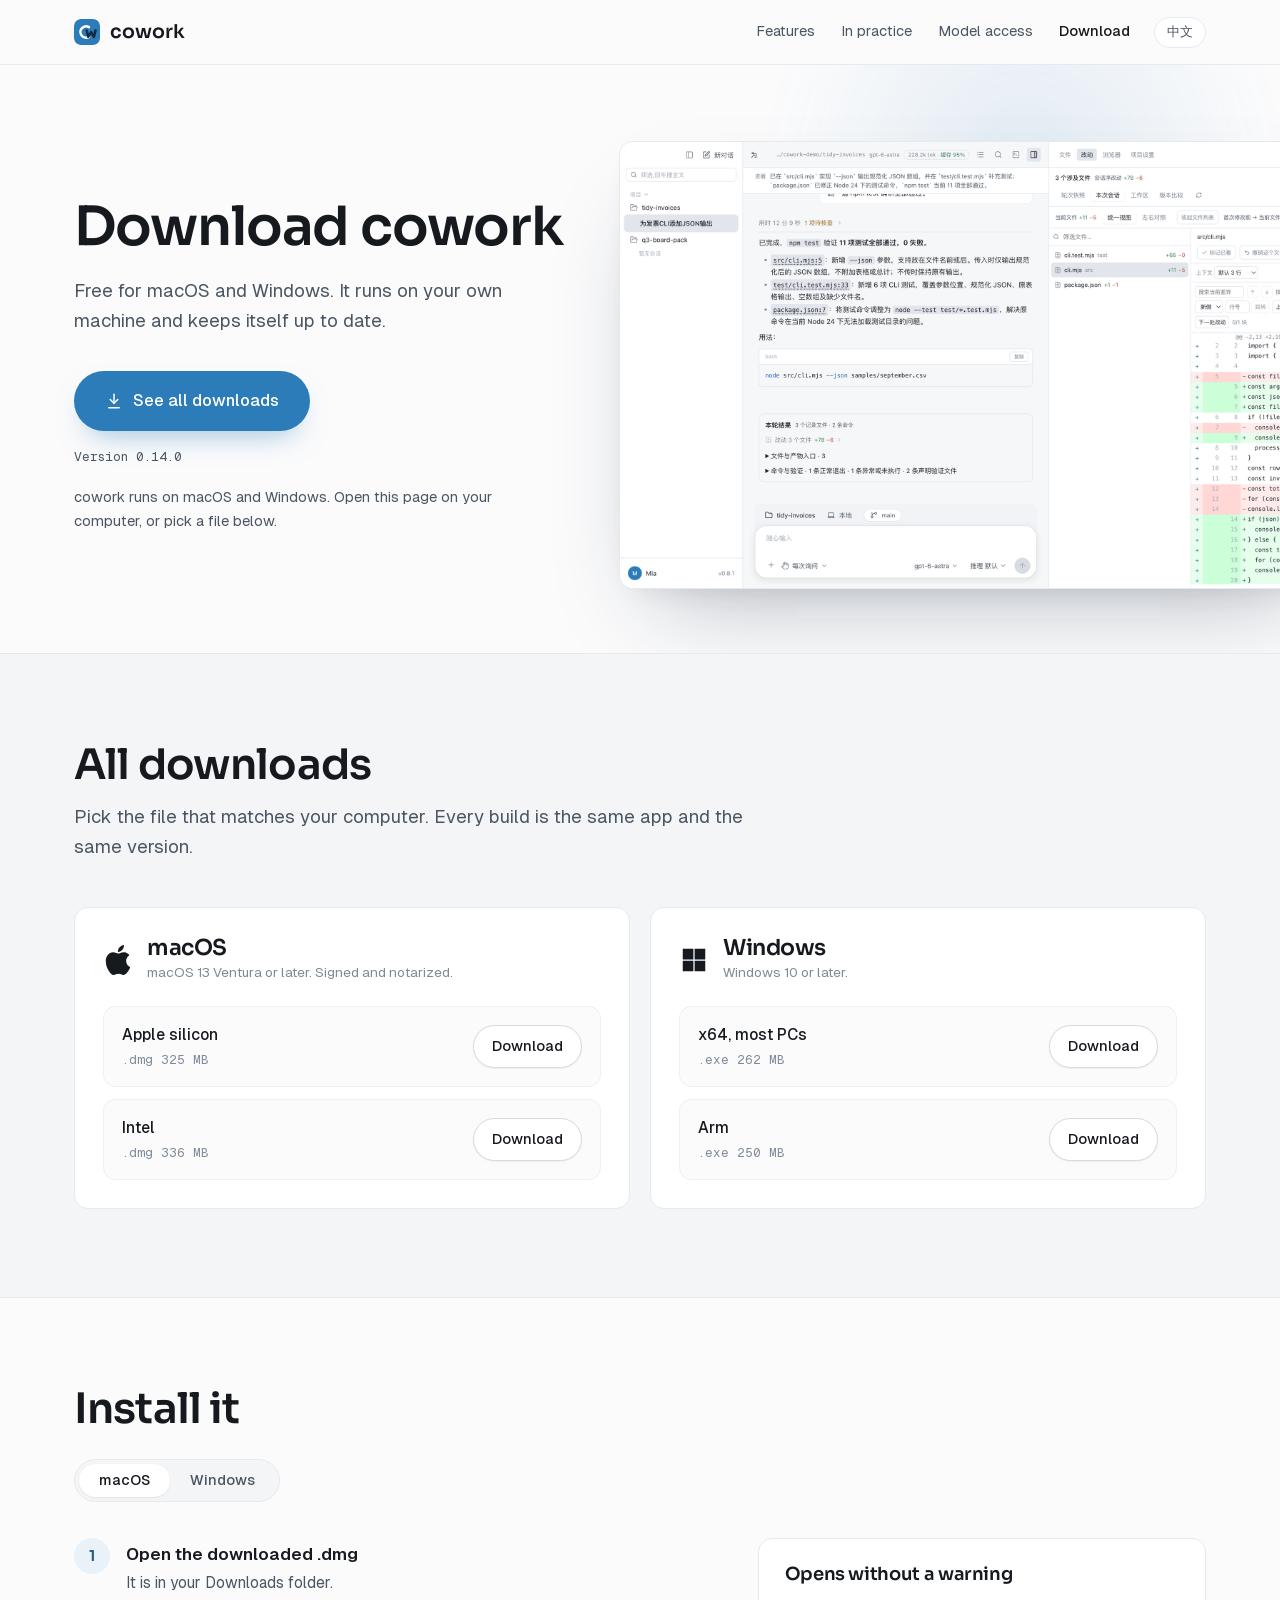
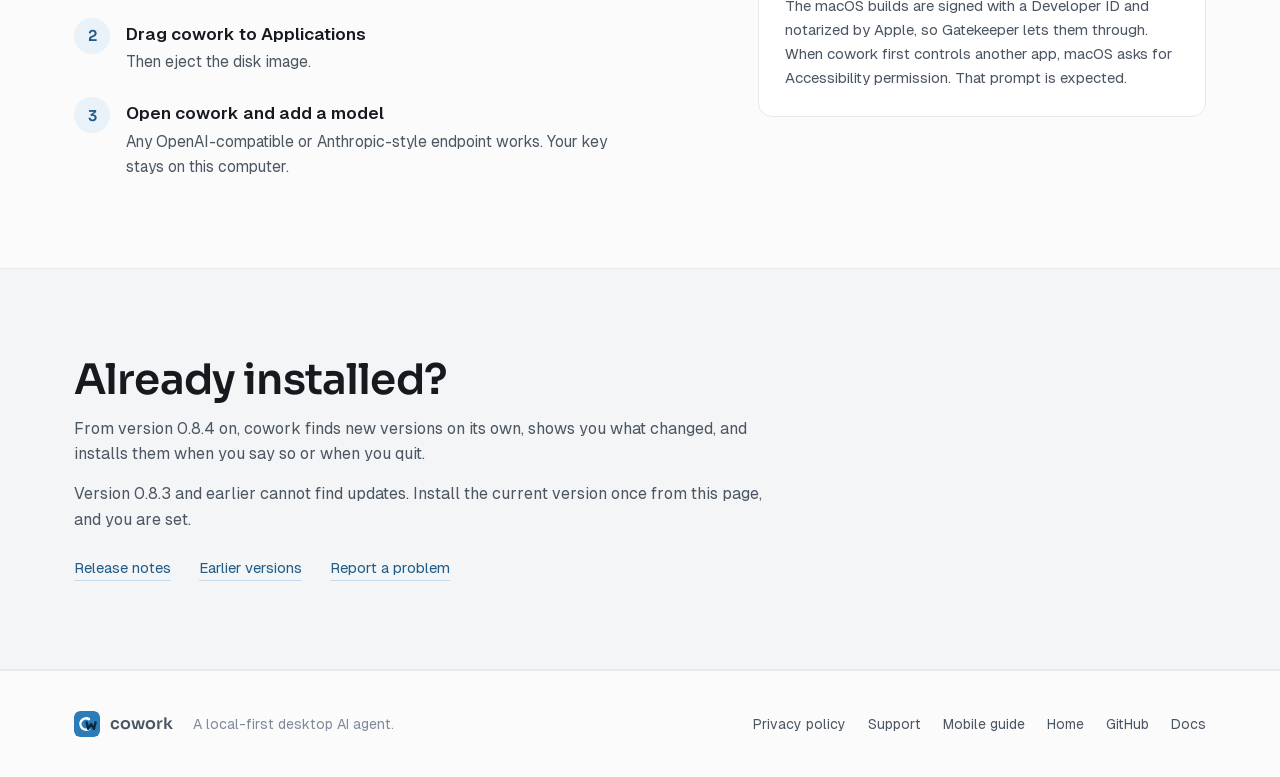
==== commit 1eba900c: "Add bilingual mobile privacy and support pages Publish privacy, support and onboarding guidance for " ====
--- a/docs/download/index.html
+++ b/docs/download/index.html
@@ -299,6 +299,9 @@
     <span class="brand"><svg width="20" height="20" style="border-radius:6px" viewBox="0 0 128 128" aria-hidden="true"><rect width="128" height="128" rx="28" fill="#2b7cb8"/><path d="M74 40 A28 28 0 1 0 74 88" fill="none" stroke="#fff" stroke-width="12" stroke-linecap="round"/><path d="M62 56 L70 88 L84 64 L98 88 L106 56" fill="none" stroke="#0b2a3f" stroke-width="12" stroke-linecap="round" stroke-linejoin="round"/></svg>cowork</span>
     <span data-t="foot.tag" style="color:var(--ink-3)">A local-first desktop AI agent.</span>
     <div class="foot-links">
+      <a href="/mobile/privacy/" data-t="foot.privacy">Privacy policy</a>
+      <a href="/mobile/support/" data-t="foot.support">Support</a>
+      <a href="/mobile/help/" data-t="foot.help">Mobile guide</a>
       <a href="../" data-t="foot.home">Home</a>
       <a href="https://github.com/coworkagent/cowork-releases" target="_blank" rel="noopener">GitHub</a>
       <a href="https://github.com/coworkagent/cowork-releases#readme" target="_blank" rel="noopener" data-t="foot.docs">Docs</a>
@@ -338,6 +341,7 @@
     'aft.b1':['From version 0.8.4 on, cowork finds new versions on its own, shows you what changed, and installs them when you say so or when you quit.','从 0.8.4 开始，cowork 会自己检查新版本，告诉你这一版改了什么，等你点确认或者退出应用的时候再装上。'],
     'aft.b2':['Version 0.8.3 and earlier cannot find updates. Install the current version once from this page, and you are set.','0.8.3 和更早的版本收不到更新。在这个页面手动装一次最新版就好，以后就不用操心了。'],
     'aft.notes':['Release notes','这一版改了什么'],'aft.all':['Earlier versions','以前的版本'],'aft.issue':['Report a problem','遇到问题？告诉我们'],
+    'foot.privacy':['Privacy policy','隐私政策'],'foot.support':['Support','支持'],'foot.help':['Mobile guide','移动端指南'],
     'foot.tag':['A local-first desktop AI agent.','跑在你自己电脑上的桌面 AI Agent。'],'foot.home':['Home','首页'],'foot.docs':['Docs','文档'],
     // dynamic
     'os.mac':['macOS','macOS'],'os.win':['Windows','Windows'],
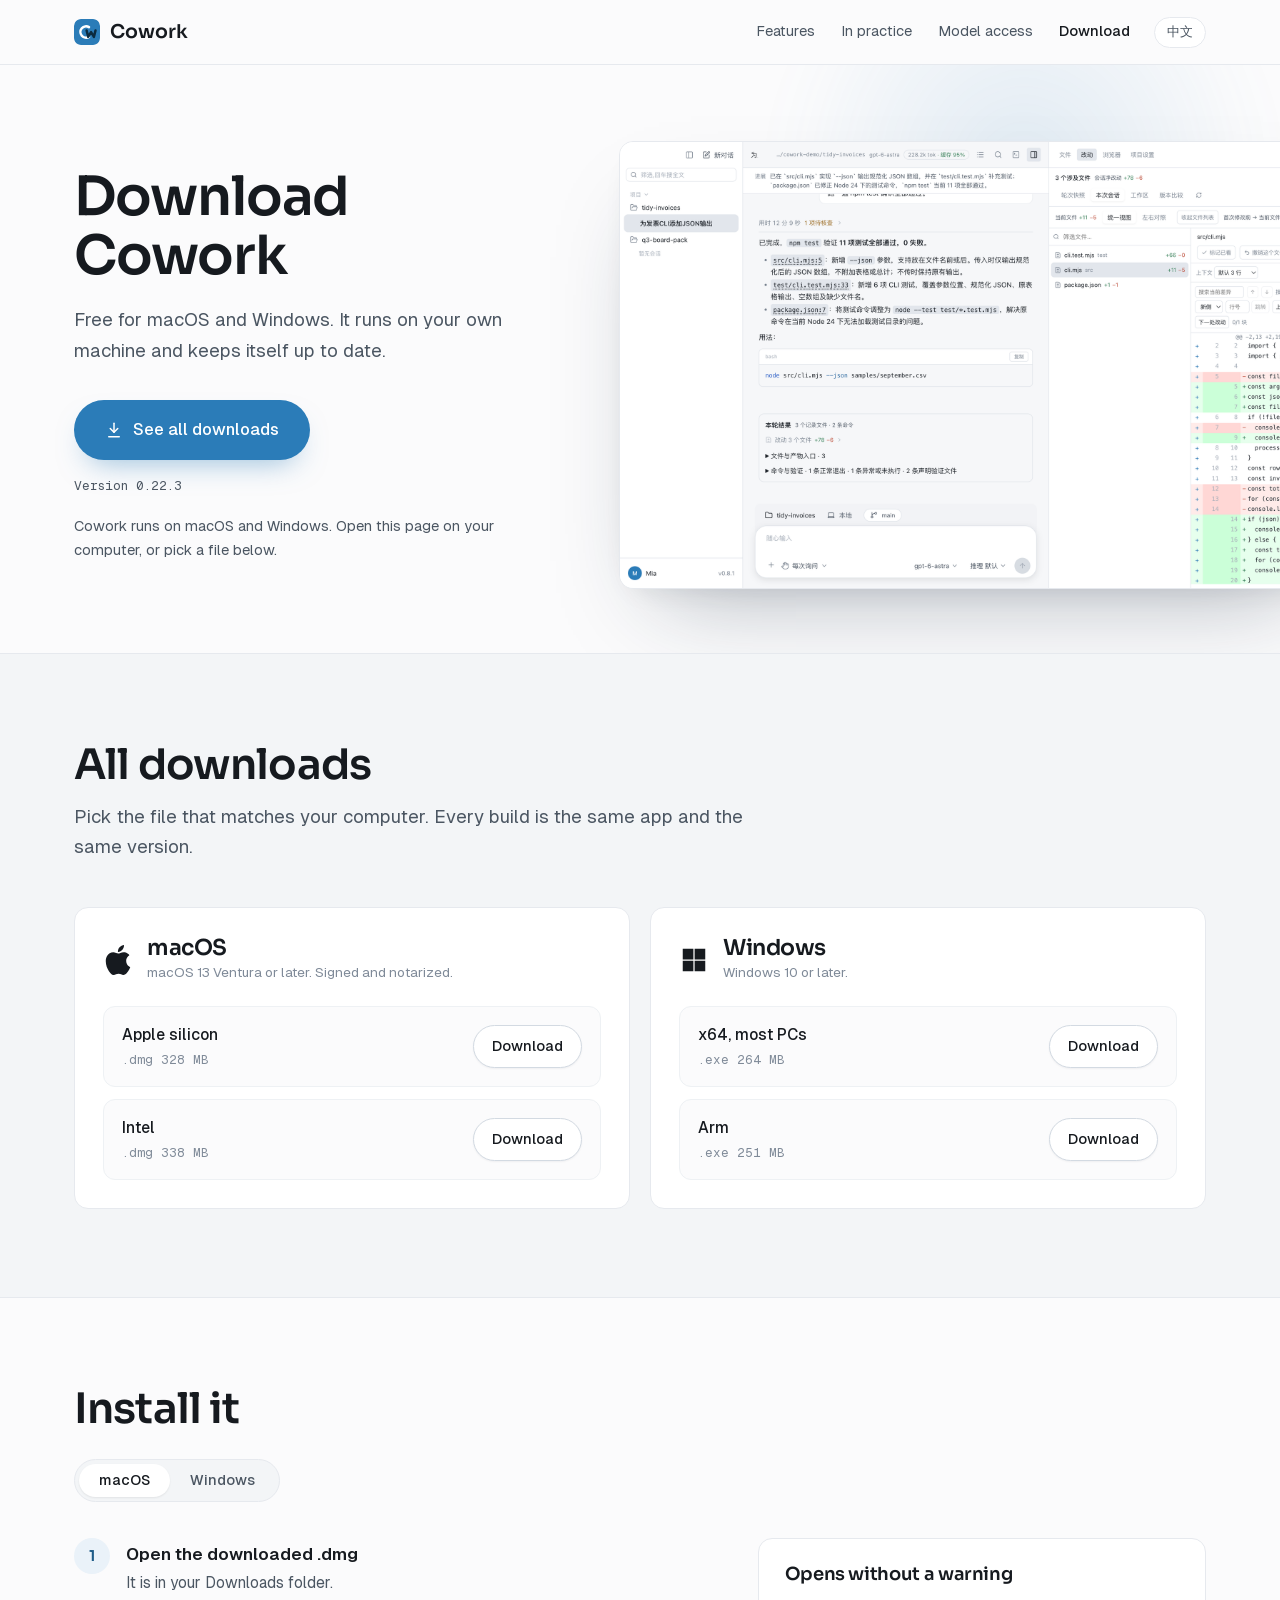
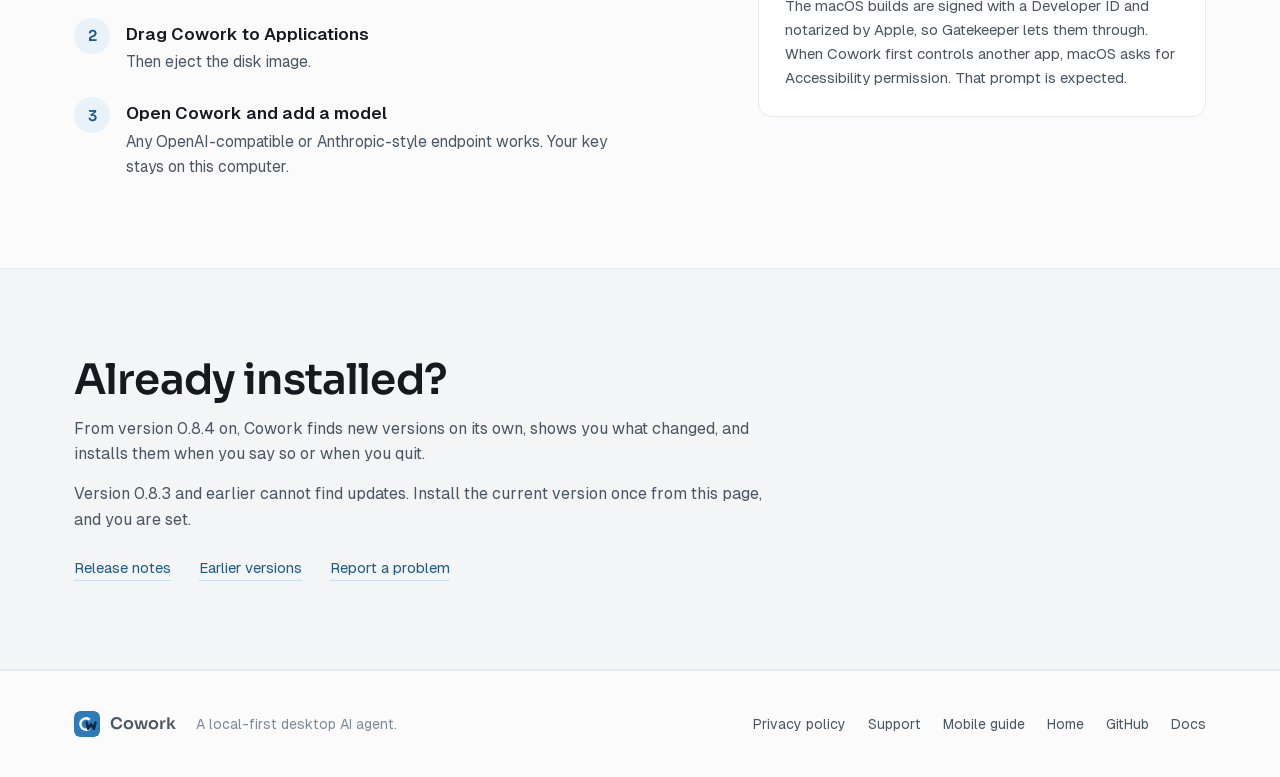
==== commit f7894430: "Use Cowork consistently across the public website Align English and Chinese branding on the landing," ====
--- a/docs/download/index.html
+++ b/docs/download/index.html
@@ -4,8 +4,8 @@
 <meta charset="utf-8" />
 <meta name="viewport" content="width=device-width, initial-scale=1" />
 <meta name="color-scheme" content="light" />
-<title>Download cowork for macOS and Windows</title>
-<meta name="description" content="Download cowork, the local-first desktop AI agent, for macOS (Apple silicon and Intel) and Windows (x64 and Arm). Free. The macOS builds are signed and notarized." />
+<title>Download Cowork for macOS and Windows</title>
+<meta name="description" content="Download Cowork, the local-first desktop AI agent, for macOS (Apple silicon and Intel) and Windows (x64 and Arm). Free. The macOS builds are signed and notarized." />
 <link rel="icon" href="data:image/svg+xml,%3Csvg xmlns='http://www.w3.org/2000/svg' viewBox='0 0 128 128'%3E%3Crect width='128' height='128' rx='28' fill='%232b7cb8'/%3E%3Cpath d='M74 40 A28 28 0 1 0 74 88' fill='none' stroke='%23fff' stroke-width='12' stroke-linecap='round'/%3E%3Cpath d='M62 56 L70 88 L84 64 L98 88 L106 56' fill='none' stroke='%230b2a3f' stroke-width='12' stroke-linecap='round' stroke-linejoin='round'/%3E%3C/svg%3E" />
 
 <style>
@@ -168,9 +168,9 @@
 
 <header>
   <div class="wrap nav">
-    <a class="brand" href="../" aria-label="cowork">
+    <a class="brand" href="../" aria-label="Cowork">
       <svg viewBox="0 0 128 128" aria-hidden="true"><rect width="128" height="128" rx="28" fill="#2b7cb8"/><path d="M74 40 A28 28 0 1 0 74 88" fill="none" stroke="#fff" stroke-width="12" stroke-linecap="round"/><path d="M62 56 L70 88 L84 64 L98 88 L106 56" fill="none" stroke="#0b2a3f" stroke-width="12" stroke-linecap="round" stroke-linejoin="round"/></svg>
-      cowork
+      Cowork
     </a>
     <nav class="nav-links">
       <a href="../#features" data-t="nav.features">Features</a>
@@ -187,7 +187,7 @@
     <div class="hero-glow" aria-hidden="true"></div>
     <div class="wrap hero-grid">
       <div>
-        <h1 class="reveal" data-t="hero.title">Download cowork</h1>
+        <h1 class="reveal" data-t="hero.title">Download Cowork</h1>
         <p class="lede reveal" data-d="1" data-t="hero.sub">Free for macOS and Windows. It runs on your own machine and keeps itself up to date.</p>
         <div class="pick reveal" data-d="2">
           <a class="btn btn-primary btn-xl" id="primary" href="#all">
@@ -200,7 +200,7 @@
         </div>
       </div>
       <div class="hero-media reveal" data-d="1">
-        <div class="shot"><img src="../assets/hero.png" width="2000" height="1250" alt="The cowork window: a conversation on the left and the review panel with a diff on the right" /></div>
+        <div class="shot"><img src="../assets/hero.png" width="2000" height="1250" alt="The Cowork window: a conversation on the left and the review panel with a diff on the right" /></div>
       </div>
     </div>
   </section>
@@ -258,19 +258,19 @@
       <div class="install" id="panel-mac" role="tabpanel" aria-labelledby="tab-mac">
         <ol class="steps reveal">
           <li><div><h3 data-t="mac.s1.t">Open the downloaded .dmg</h3><p data-t="mac.s1.b">It is in your Downloads folder.</p></div></li>
-          <li><div><h3 data-t="mac.s2.t">Drag cowork to Applications</h3><p data-t="mac.s2.b">Then eject the disk image.</p></div></li>
-          <li><div><h3 data-t="mac.s3.t">Open cowork and add a model</h3><p data-t="mac.s3.b">Any OpenAI-compatible or Anthropic-style endpoint works. Your key stays on this computer.</p></div></li>
+          <li><div><h3 data-t="mac.s2.t">Drag Cowork to Applications</h3><p data-t="mac.s2.b">Then eject the disk image.</p></div></li>
+          <li><div><h3 data-t="mac.s3.t">Open Cowork and add a model</h3><p data-t="mac.s3.b">Any OpenAI-compatible or Anthropic-style endpoint works. Your key stays on this computer.</p></div></li>
         </ol>
         <aside class="note reveal" data-d="1">
           <h3 data-t="mac.n.t">Opens without a warning</h3>
-          <p data-t="mac.n.b">The macOS builds are signed with a Developer ID and notarized by Apple, so Gatekeeper lets them through. When cowork first controls another app, macOS asks for Accessibility permission. That prompt is expected.</p>
+          <p data-t="mac.n.b">The macOS builds are signed with a Developer ID and notarized by Apple, so Gatekeeper lets them through. When Cowork first controls another app, macOS asks for Accessibility permission. That prompt is expected.</p>
         </aside>
       </div>
       <div class="install" id="panel-win" role="tabpanel" aria-labelledby="tab-win" hidden>
         <ol class="steps">
           <li><div><h3 data-t="win.s1.t">Run the downloaded setup file</h3><p data-t="win.s1.b">It installs for your user account and needs no administrator rights.</p></div></li>
           <li><div><h3 data-t="win.s2.t">Let it past SmartScreen</h3><p data-t="win.s2.b">Choose More info, then Run anyway.</p></div></li>
-          <li><div><h3 data-t="win.s3.t">Open cowork and add a model</h3><p data-t="win.s3.b">Any OpenAI-compatible or Anthropic-style endpoint works. Your key stays on this computer.</p></div></li>
+          <li><div><h3 data-t="win.s3.t">Open Cowork and add a model</h3><p data-t="win.s3.b">Any OpenAI-compatible or Anthropic-style endpoint works. Your key stays on this computer.</p></div></li>
         </ol>
         <aside class="note">
           <h3 data-t="win.n.t">Why Windows shows a warning</h3>
@@ -283,7 +283,7 @@
   <section class="band band-soft">
     <div class="wrap"><div class="after reveal">
       <h2 class="h2" data-t="aft.title">Already installed?</h2>
-      <p data-t="aft.b1">From version 0.8.4 on, cowork finds new versions on its own, shows you what changed, and installs them when you say so or when you quit.</p>
+      <p data-t="aft.b1">From version 0.8.4 on, Cowork finds new versions on its own, shows you what changed, and installs them when you say so or when you quit.</p>
       <p data-t="aft.b2">Version 0.8.3 and earlier cannot find updates. Install the current version once from this page, and you are set.</p>
       <div class="after-links">
         <a class="textlink" id="notes" href="https://github.com/coworkagent/cowork-releases/releases/latest" target="_blank" rel="noopener" data-t="aft.notes">Release notes</a>
@@ -296,7 +296,7 @@
 
 <footer>
   <div class="wrap foot">
-    <span class="brand"><svg width="20" height="20" style="border-radius:6px" viewBox="0 0 128 128" aria-hidden="true"><rect width="128" height="128" rx="28" fill="#2b7cb8"/><path d="M74 40 A28 28 0 1 0 74 88" fill="none" stroke="#fff" stroke-width="12" stroke-linecap="round"/><path d="M62 56 L70 88 L84 64 L98 88 L106 56" fill="none" stroke="#0b2a3f" stroke-width="12" stroke-linecap="round" stroke-linejoin="round"/></svg>cowork</span>
+    <span class="brand"><svg width="20" height="20" style="border-radius:6px" viewBox="0 0 128 128" aria-hidden="true"><rect width="128" height="128" rx="28" fill="#2b7cb8"/><path d="M74 40 A28 28 0 1 0 74 88" fill="none" stroke="#fff" stroke-width="12" stroke-linecap="round"/><path d="M62 56 L70 88 L84 64 L98 88 L106 56" fill="none" stroke="#0b2a3f" stroke-width="12" stroke-linecap="round" stroke-linejoin="round"/></svg>Cowork</span>
     <span data-t="foot.tag" style="color:var(--ink-3)">A local-first desktop AI agent.</span>
     <div class="foot-links">
       <a href="/mobile/privacy/" data-t="foot.privacy">Privacy policy</a>
@@ -314,7 +314,7 @@
   var RELEASES = 'https://github.com/coworkagent/cowork-releases/releases';
   var T = {
     'nav.features':['Features','功能'],'nav.work':['In practice','实际用起来'],'nav.model':['Model access','接入模型'],'nav.download':['Download','下载'],
-    'hero.title':['Download cowork','下载 cowork'],
+    'hero.title':['Download Cowork','下载 Cowork'],
     'hero.sub':['Free for macOS and Windows. It runs on your own machine and keeps itself up to date.','免费使用，支持 macOS 和 Windows。装在你自己的电脑上，以后有新版本会自己更新。'],
     'pick.generic':['See all downloads','看看所有安装包'],
     'all.title':['All downloads','所有安装包'],
@@ -326,19 +326,19 @@
     'tag.mine':['Matches this computer','适合这台电脑'],'dl':['Download','下载'],
     'ins.title':['Install it','怎么安装'],
     'mac.s1.t':['Open the downloaded .dmg','打开下载好的 .dmg 文件'],'mac.s1.b':['It is in your Downloads folder.','一般在“下载”文件夹里。'],
-    'mac.s2.t':['Drag cowork to Applications','把 cowork 拖进“应用程序”'],'mac.s2.b':['Then eject the disk image.','拖完之后，把这个磁盘映像推出就行。'],
-    'mac.s3.t':['Open cowork and add a model','打开 cowork，配一个模型'],
+    'mac.s2.t':['Drag Cowork to Applications','把 Cowork 拖进“应用程序”'],'mac.s2.b':['Then eject the disk image.','拖完之后，把这个磁盘映像推出就行。'],
+    'mac.s3.t':['Open Cowork and add a model','打开 Cowork，配一个模型'],
     'mac.s3.b':['Any OpenAI-compatible or Anthropic-style endpoint works. Your key stays on this computer.','只要是 OpenAI 兼容或 Anthropic 风格的接口都可以。密钥只存在你这台电脑上。'],
     'mac.n.t':['Opens without a warning','打开时不会弹安全警告'],
-    'mac.n.b':['The macOS builds are signed with a Developer ID and notarized by Apple, so Gatekeeper lets them through. When cowork first controls another app, macOS asks for Accessibility permission. That prompt is expected.','macOS 版用 Developer ID 签了名，也通过了 Apple 的公证，系统会直接放行。cowork 第一次帮你操作别的应用时，macOS 会来要“辅助功能”权限，这是正常的，点允许就好。'],
+    'mac.n.b':['The macOS builds are signed with a Developer ID and notarized by Apple, so Gatekeeper lets them through. When Cowork first controls another app, macOS asks for Accessibility permission. That prompt is expected.','macOS 版用 Developer ID 签了名，也通过了 Apple 的公证，系统会直接放行。Cowork 第一次帮你操作别的应用时，macOS 会来要“辅助功能”权限，这是正常的，点允许就好。'],
     'win.s1.t':['Run the downloaded setup file','双击运行下载好的安装程序'],'win.s1.b':['It installs for your user account and needs no administrator rights.','它只装到你当前的用户下面，不需要管理员权限。'],
     'win.s2.t':['Let it past SmartScreen','遇到 SmartScreen 拦截，点过去就行'],'win.s2.b':['Choose More info, then Run anyway.','先点“更多信息”，再点“仍要运行”。'],
-    'win.s3.t':['Open cowork and add a model','打开 cowork，配一个模型'],
+    'win.s3.t':['Open Cowork and add a model','打开 Cowork，配一个模型'],
     'win.s3.b':['Any OpenAI-compatible or Anthropic-style endpoint works. Your key stays on this computer.','只要是 OpenAI 兼容或 Anthropic 风格的接口都可以。密钥只存在你这台电脑上。'],
     'win.n.t':['Why Windows shows a warning','为什么 Windows 会弹警告'],
     'win.n.b':['The Windows installers are not code-signed yet, so SmartScreen does not recognize the publisher. The files come straight from our release page, and their checksums are in latest.yml next to them.','Windows 版的安装包暂时还没做代码签名，所以 SmartScreen 认不出发布者。文件都是从我们的发布页直接下载的，校验值就在同一页的 latest.yml 里，可以自己核对。'],
     'aft.title':['Already installed?','之前已经装过了？'],
-    'aft.b1':['From version 0.8.4 on, cowork finds new versions on its own, shows you what changed, and installs them when you say so or when you quit.','从 0.8.4 开始，cowork 会自己检查新版本，告诉你这一版改了什么，等你点确认或者退出应用的时候再装上。'],
+    'aft.b1':['From version 0.8.4 on, Cowork finds new versions on its own, shows you what changed, and installs them when you say so or when you quit.','从 0.8.4 开始，Cowork 会自己检查新版本，告诉你这一版改了什么，等你点确认或者退出应用的时候再装上。'],
     'aft.b2':['Version 0.8.3 and earlier cannot find updates. Install the current version once from this page, and you are set.','0.8.3 和更早的版本收不到更新。在这个页面手动装一次最新版就好，以后就不用操心了。'],
     'aft.notes':['Release notes','这一版改了什么'],'aft.all':['Earlier versions','以前的版本'],'aft.issue':['Report a problem','遇到问题？告诉我们'],
     'foot.privacy':['Privacy policy','隐私政策'],'foot.support':['Support','支持'],'foot.help':['Mobile guide','移动端指南'],
@@ -352,7 +352,7 @@
     'alt.mac-x64':['On a Mac with Apple silicon? <a href="{u}">Get the Apple silicon build</a>.','你的 Mac 是 Apple 芯片（M 系列）？<a href="{u}">下载 Apple 芯片版</a>。'],
     'alt.win-x64':['On a Windows on Arm device? <a href="{u}">Get the Arm build</a>.','你用的是 Arm 架构的 Windows 设备？<a href="{u}">下载 Arm 版</a>。'],
     'alt.win-arm64':['On a regular x64 PC? <a href="{u}">Get the x64 build</a>.','你用的是普通的 x64 电脑？<a href="{u}">下载 x64 版</a>。'],
-    'alt.other':['cowork runs on macOS and Windows. Open this page on your computer, or pick a file below.','cowork 目前支持 macOS 和 Windows。请在电脑上打开这个页面，或者直接在下面挑一个安装包。'],
+    'alt.other':['Cowork runs on macOS and Windows. Open this page on your computer, or pick a file below.','Cowork 目前支持 macOS 和 Windows。请在电脑上打开这个页面，或者直接在下面挑一个安装包。'],
     'status.auto':['Your download is starting. If nothing happens, use the button above.','马上开始下载。如果没反应，点一下上面的按钮。'],
     'status.offline':['The file list could not be loaded, so the buttons open the release page instead.','安装包列表没加载出来，按钮会先带你去发布页下载。']
   };
@@ -431,7 +431,7 @@
     document.documentElement.lang = lang === 'zh' ? 'zh-CN' : 'en';
     document.querySelectorAll('[data-t]').forEach(function(el){ var k = el.getAttribute('data-t'); if(T[k]) el.textContent = t(k); });
     $('lang').textContent = lang === 'zh' ? 'EN' : '中文';
-    document.title = lang === 'zh' ? '下载 cowork（macOS 和 Windows）' : 'Download cowork for macOS and Windows';
+    document.title = lang === 'zh' ? '下载 Cowork（macOS 和 Windows）' : 'Download Cowork for macOS and Windows';
 
     var key = detected.os ? detected.os + '-' + detected.arch : null;
     var other = detected.os ? detected.os + '-' + (detected.arch === 'arm64' ? 'x64' : 'arm64') : null;
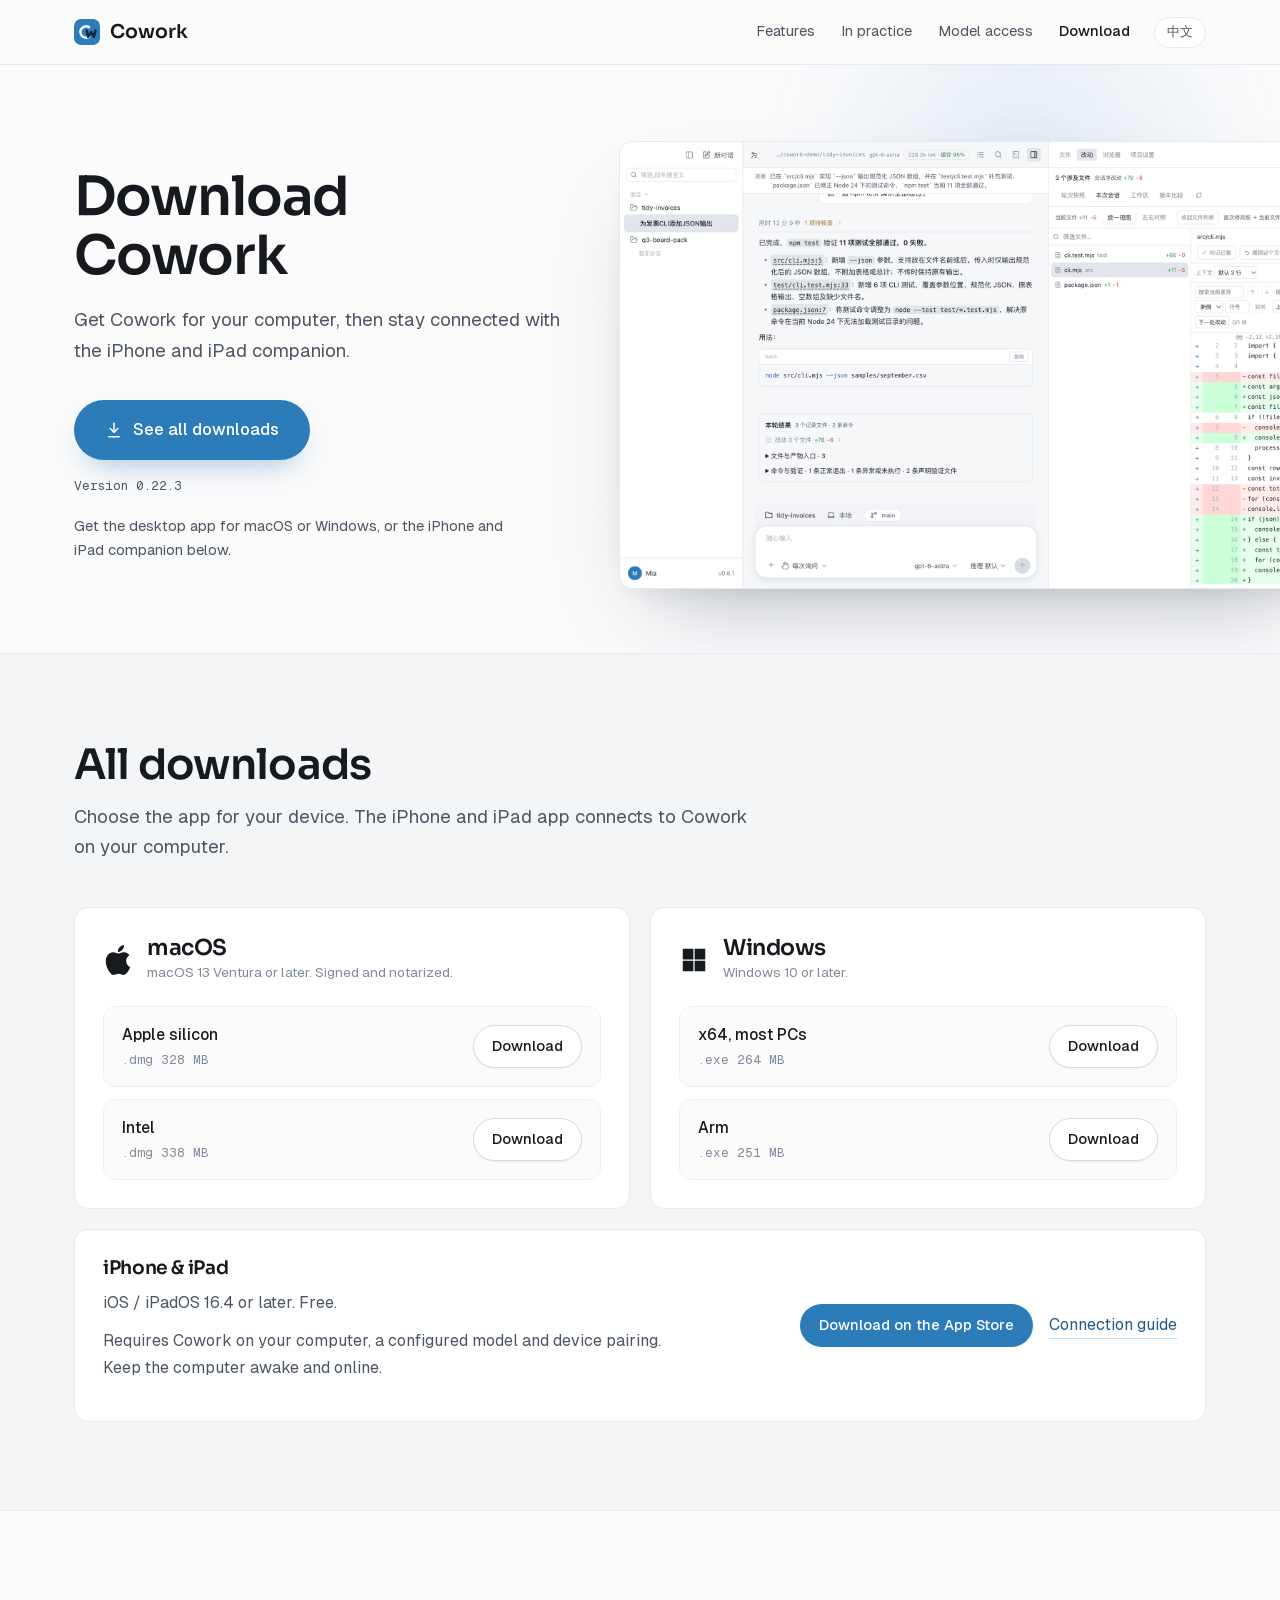
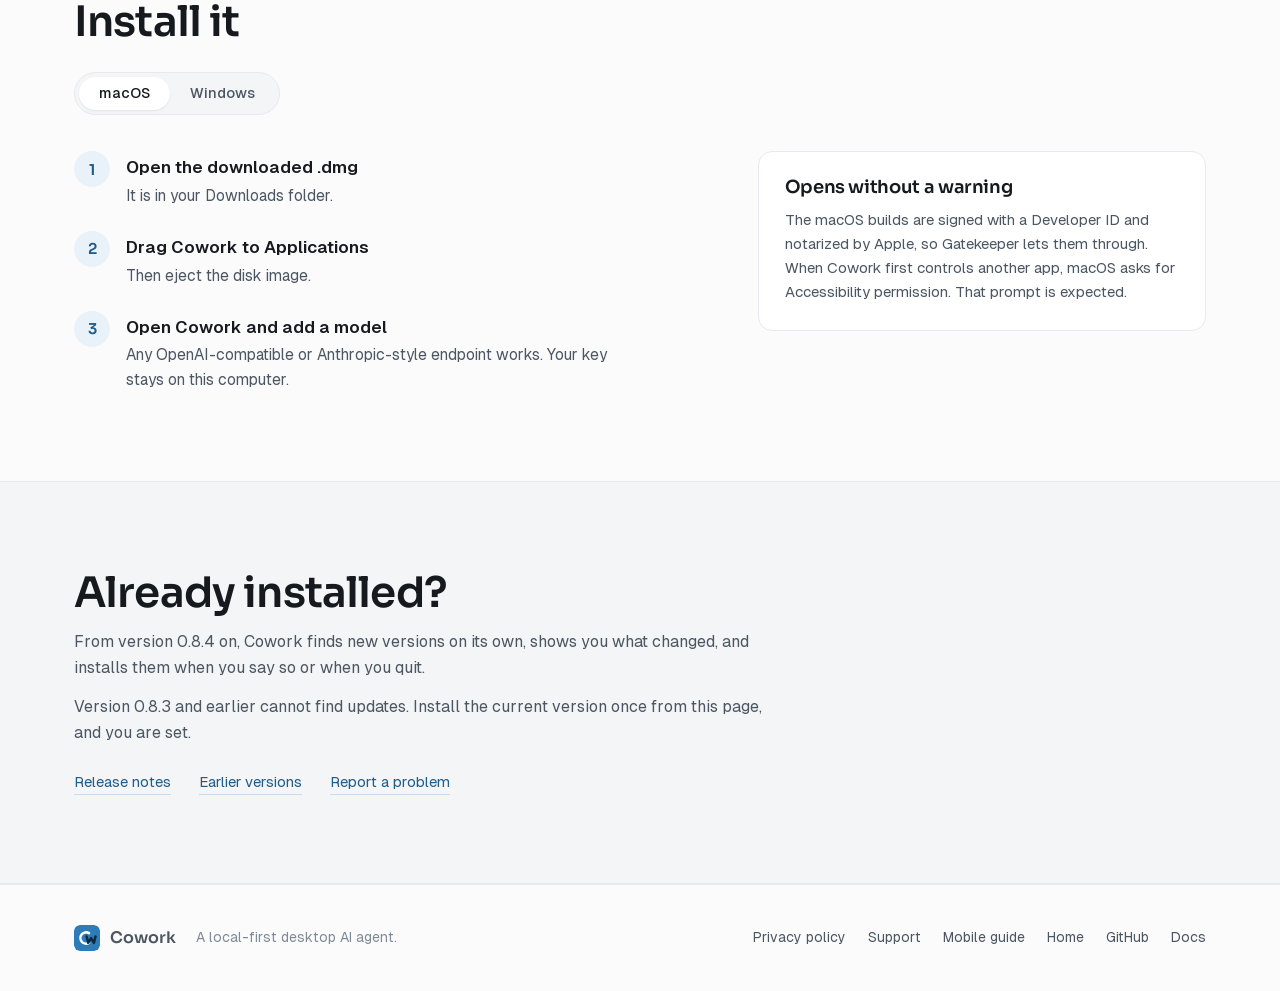
==== commit f08c351b: "Add the public iPhone and iPad App Store download Replace review-pending copy with public availabili" ====
--- a/docs/download/index.html
+++ b/docs/download/index.html
@@ -4,8 +4,8 @@
 <meta charset="utf-8" />
 <meta name="viewport" content="width=device-width, initial-scale=1" />
 <meta name="color-scheme" content="light" />
-<title>Download Cowork for macOS and Windows</title>
-<meta name="description" content="Download Cowork, the local-first desktop AI agent, for macOS (Apple silicon and Intel) and Windows (x64 and Arm). Free. The macOS builds are signed and notarized." />
+<title>Download Cowork for macOS, Windows, iPhone and iPad</title>
+<meta name="description" content="Download Cowork, the local-first desktop AI agent, for macOS (Apple silicon and Intel) and Windows (x64 and Arm). Free, with an iPhone and iPad companion on the App Store. The macOS builds are signed and notarized." />
 <link rel="icon" href="data:image/svg+xml,%3Csvg xmlns='http://www.w3.org/2000/svg' viewBox='0 0 128 128'%3E%3Crect width='128' height='128' rx='28' fill='%232b7cb8'/%3E%3Cpath d='M74 40 A28 28 0 1 0 74 88' fill='none' stroke='%23fff' stroke-width='12' stroke-linecap='round'/%3E%3Cpath d='M62 56 L70 88 L84 64 L98 88 L106 56' fill='none' stroke='%230b2a3f' stroke-width='12' stroke-linecap='round' stroke-linejoin='round'/%3E%3C/svg%3E" />
 
 <style>
@@ -87,6 +87,11 @@
   /* every build, grouped by system */
   .platforms{display:grid; grid-template-columns:repeat(2,minmax(0,1fr)); gap:20px; margin-top:44px}
   .platform{background:var(--surface); border:1px solid var(--line); border-radius:var(--radius); padding:28px; transition:border-color .25s, box-shadow .25s}
+  #ios{scroll-margin-top:88px}
+  .platform-mobile{grid-column:1/-1; display:flex; align-items:center; justify-content:space-between; gap:24px}
+  .platform-mobile .lede{font-size:16px; margin:12px 0}
+  .platform-mobile .mobile-actions{display:flex; flex-wrap:wrap; align-items:center; gap:16px; flex:none}
+  @media(max-width:920px){.platform-mobile{align-items:flex-start; flex-direction:column}}
   .platform.mine{border-color:var(--accent-line); box-shadow:var(--shadow)}
   .platform-head{display:flex; align-items:center; gap:14px}
   .platform-head svg{width:30px; height:30px; flex:none; color:var(--ink)}
@@ -188,7 +193,7 @@
     <div class="wrap hero-grid">
       <div>
         <h1 class="reveal" data-t="hero.title">Download Cowork</h1>
-        <p class="lede reveal" data-d="1" data-t="hero.sub">Free for macOS and Windows. It runs on your own machine and keeps itself up to date.</p>
+        <p class="lede reveal" data-d="1" data-t="hero.sub">Get Cowork for your computer, then stay connected with the iPhone and iPad companion.</p>
         <div class="pick reveal" data-d="2">
           <a class="btn btn-primary btn-xl" id="primary" href="#all">
             <svg viewBox="0 0 24 24" fill="none" stroke="currentColor" stroke-width="2" stroke-linecap="round" stroke-linejoin="round" aria-hidden="true"><path d="M12 3v12"/><path d="m7 10 5 5 5-5"/><path d="M5 21h14"/></svg>
@@ -209,7 +214,7 @@
     <div class="wrap">
       <div class="band-head reveal">
         <h2 class="h2" data-t="all.title">All downloads</h2>
-        <p class="lede" data-t="all.sub">Pick the file that matches your computer. Every build is the same app and the same version.</p>
+        <p class="lede" data-t="all.sub">Choose the app for your device. The iPhone and iPad app connects to Cowork on your computer.</p>
       </div>
       <div class="platforms">
         <article class="platform reveal" data-os="mac">
@@ -244,6 +249,17 @@
             </div>
           </div>
         </article>
+        <article class="platform platform-mobile reveal" data-os="ios" id="ios">
+          <div>
+            <h3>iPhone &amp; iPad</h3>
+            <p class="lede" data-t="ios.req">iOS / iPadOS 16.4 or later. Free.</p>
+            <p class="lede" data-t="ios.note">Requires Cowork on your computer, a configured model and device pairing. Keep the computer awake and online.</p>
+          </div>
+          <div class="mobile-actions">
+            <a class="btn btn-primary" href="https://apps.apple.com/us/app/cowork-agent/id6816690478" data-app-store data-t="ios.download">Download on the App Store</a>
+            <a class="textlink" href="../mobile/help/" data-local data-t="ios.guide">Connection guide</a>
+          </div>
+        </article>
       </div>
     </div>
   </section>
@@ -309,16 +325,22 @@
   </div>
 </footer>
 
+<script src="../app-store.js"></script>
 <script>
 (function(){
   var RELEASES = 'https://github.com/coworkagent/cowork-releases/releases';
   var T = {
     'nav.features':['Features','功能'],'nav.work':['In practice','实际用起来'],'nav.model':['Model access','接入模型'],'nav.download':['Download','下载'],
     'hero.title':['Download Cowork','下载 Cowork'],
-    'hero.sub':['Free for macOS and Windows. It runs on your own machine and keeps itself up to date.','免费使用，支持 macOS 和 Windows。装在你自己的电脑上，以后有新版本会自己更新。'],
-    'pick.generic':['See all downloads','看看所有安装包'],
-    'all.title':['All downloads','所有安装包'],
-    'all.sub':['Pick the file that matches your computer. Every build is the same app and the same version.','选一个和你电脑对得上的就行。四个安装包装出来是同一个应用、同一个版本。'],
+    'meta.description':['Download Cowork for macOS and Windows, and get the iPhone and iPad companion on the App Store.','下载 macOS 和 Windows 版 Cowork，并从 App Store 获取 iPhone 和 iPad 配套应用。'],
+    'hero.sub':['Get Cowork for your computer, then stay connected with the iPhone and iPad companion.','下载电脑版 Cowork，再用 iPhone 和 iPad 版随时继续电脑上的工作。'],
+    'pick.generic':['See all downloads','查看所有下载'],
+    'all.title':['All downloads','所有下载'],
+    'all.sub':['Choose the app for your device. The iPhone and iPad app connects to Cowork on your computer.','选择适合设备的版本。iPhone 和 iPad 版需连接电脑上的 Cowork 使用。'],
+    'ios.download':['Download on the App Store','前往 App Store 下载'],
+    'ios.req':['iOS / iPadOS 16.4 or later. Free.','iOS／iPadOS 16.4 及以上，免费下载。'],
+    'ios.note':['Requires Cowork on your computer, a configured model and device pairing. Keep the computer awake and online.','需配合电脑上的 Cowork、已配置的模型和设备配对使用，电脑需保持唤醒并联网。'],
+    'ios.guide':['Connection guide','连接指南'],
     'mac.req':['macOS 13 Ventura or later. Signed and notarized.','需要 macOS 13 Ventura 或更新的系统。已经过 Apple 签名和公证。'],
     'win.req':['Windows 10 or later.','需要 Windows 10 或更新的系统。'],
     'mac.arm':['Apple silicon','Apple 芯片'],'mac.intel':['Intel','Intel 芯片'],
@@ -352,12 +374,13 @@
     'alt.mac-x64':['On a Mac with Apple silicon? <a href="{u}">Get the Apple silicon build</a>.','你的 Mac 是 Apple 芯片（M 系列）？<a href="{u}">下载 Apple 芯片版</a>。'],
     'alt.win-x64':['On a Windows on Arm device? <a href="{u}">Get the Arm build</a>.','你用的是 Arm 架构的 Windows 设备？<a href="{u}">下载 Arm 版</a>。'],
     'alt.win-arm64':['On a regular x64 PC? <a href="{u}">Get the x64 build</a>.','你用的是普通的 x64 电脑？<a href="{u}">下载 x64 版</a>。'],
-    'alt.other':['Cowork runs on macOS and Windows. Open this page on your computer, or pick a file below.','Cowork 目前支持 macOS 和 Windows。请在电脑上打开这个页面，或者直接在下面挑一个安装包。'],
+    'alt.other':['Get the desktop app for macOS or Windows, or the iPhone and iPad companion below.','可在下方下载 macOS、Windows 桌面版，或前往 App Store 获取 iPhone／iPad 配套应用。'],
     'status.auto':['Your download is starting. If nothing happens, use the button above.','马上开始下载。如果没反应，点一下上面的按钮。'],
     'status.offline':['The file list could not be loaded, so the buttons open the release page instead.','安装包列表没加载出来，按钮会先带你去发布页下载。']
   };
   var HTML_KEYS = {};
   var lang = 'en';
+  var appleMobile = CoworkAppStore.isAppleMobile();
   function t(key, vars){
     var v = T[key]; if(!v) return key;
     var s = v[lang === 'zh' ? 1 : 0];
@@ -371,8 +394,8 @@
     var ua = navigator.userAgent || '';
     var plat = (navigator.userAgentData && navigator.userAgentData.platform) || navigator.platform || '';
     var os = /Mac/i.test(plat) || /Mac OS X/.test(ua) ? 'mac' : (/Win/i.test(plat) || /Windows/.test(ua) ? 'win' : null);
-    // phones and tablets (iPadOS reports itself as a Mac, but has touch points)
-    if(/iPhone|iPad|iPod|Android/i.test(ua) || (os === 'mac' && navigator.maxTouchPoints > 1)) os = null;
+    // 手机和平板不推荐桌面安装包，iPad 桌面浏览模式也包含在内。
+    if(appleMobile || /Android/i.test(ua)) os = null;
     var arch = null;
     if(os === 'win') arch = /ARM64|aarch64/i.test(ua) ? 'arm64' : 'x64';
     if(os === 'mac'){
@@ -431,7 +454,10 @@
     document.documentElement.lang = lang === 'zh' ? 'zh-CN' : 'en';
     document.querySelectorAll('[data-t]').forEach(function(el){ var k = el.getAttribute('data-t'); if(T[k]) el.textContent = t(k); });
     $('lang').textContent = lang === 'zh' ? 'EN' : '中文';
-    document.title = lang === 'zh' ? '下载 Cowork（macOS 和 Windows）' : 'Download Cowork for macOS and Windows';
+    CoworkAppStore.apply(lang);
+    document.querySelector('meta[name="description"]').content = t('meta.description');
+    document.querySelectorAll('a[data-local]').forEach(function(el){ var url = new URL(el.href); url.searchParams.set('lang', lang); el.href = url.pathname + url.search + url.hash; });
+    document.title = lang === 'zh' ? '下载 Cowork（macOS、Windows、iPhone 和 iPad）' : 'Download Cowork for macOS, Windows, iPhone and iPad';
 
     var key = detected.os ? detected.os + '-' + detected.arch : null;
     var other = detected.os ? detected.os + '-' + (detected.arch === 'arm64' ? 'x64' : 'arm64') : null;
@@ -443,7 +469,7 @@
       row.querySelector('[data-file]').textContent = b ? (/\.dmg$/.test(b.name) ? '.dmg' : '.exe') + '  ' + mb(b.size) : '';
       row.querySelector('[data-dl]').href = b ? b.url : RELEASES + '/latest';
     });
-    document.querySelectorAll('.platform').forEach(function(p){ p.classList.toggle('mine', p.getAttribute('data-os') === detected.os); });
+    document.querySelectorAll('.platform').forEach(function(p){ p.classList.toggle('mine', p.getAttribute('data-os') === (detected.os || (appleMobile ? 'ios' : null))); });
 
     var primary = $('primary'), meta = $('meta'), alt = $('alt');
     if(detected.os){
@@ -457,6 +483,11 @@
       }
       var otherBuild = release && release.builds[other];
       alt.innerHTML = t('alt.' + key, { u: otherBuild ? otherBuild.url : RELEASES + '/latest' });
+    } else if(appleMobile){
+      $('primary-label').textContent = t('ios.download');
+      primary.href = CoworkAppStore.url(lang);
+      meta.textContent = t('ios.req');
+      alt.textContent = t('ios.note');
     } else {
       $('primary-label').textContent = t('pick.generic');
       primary.href = '#all';
@@ -465,7 +496,7 @@
       alt.textContent = t('alt.other');
     }
     if(release) $('notes').href = RELEASES + '/tag/v' + release.version;
-    if(statusKey){ $('status').textContent = t(statusKey); $('status').classList.add('on'); }
+    if(statusKey && (!appleMobile || detected.os)){ $('status').textContent = t(statusKey); $('status').classList.add('on'); }
   }
   var statusKey = null;
 
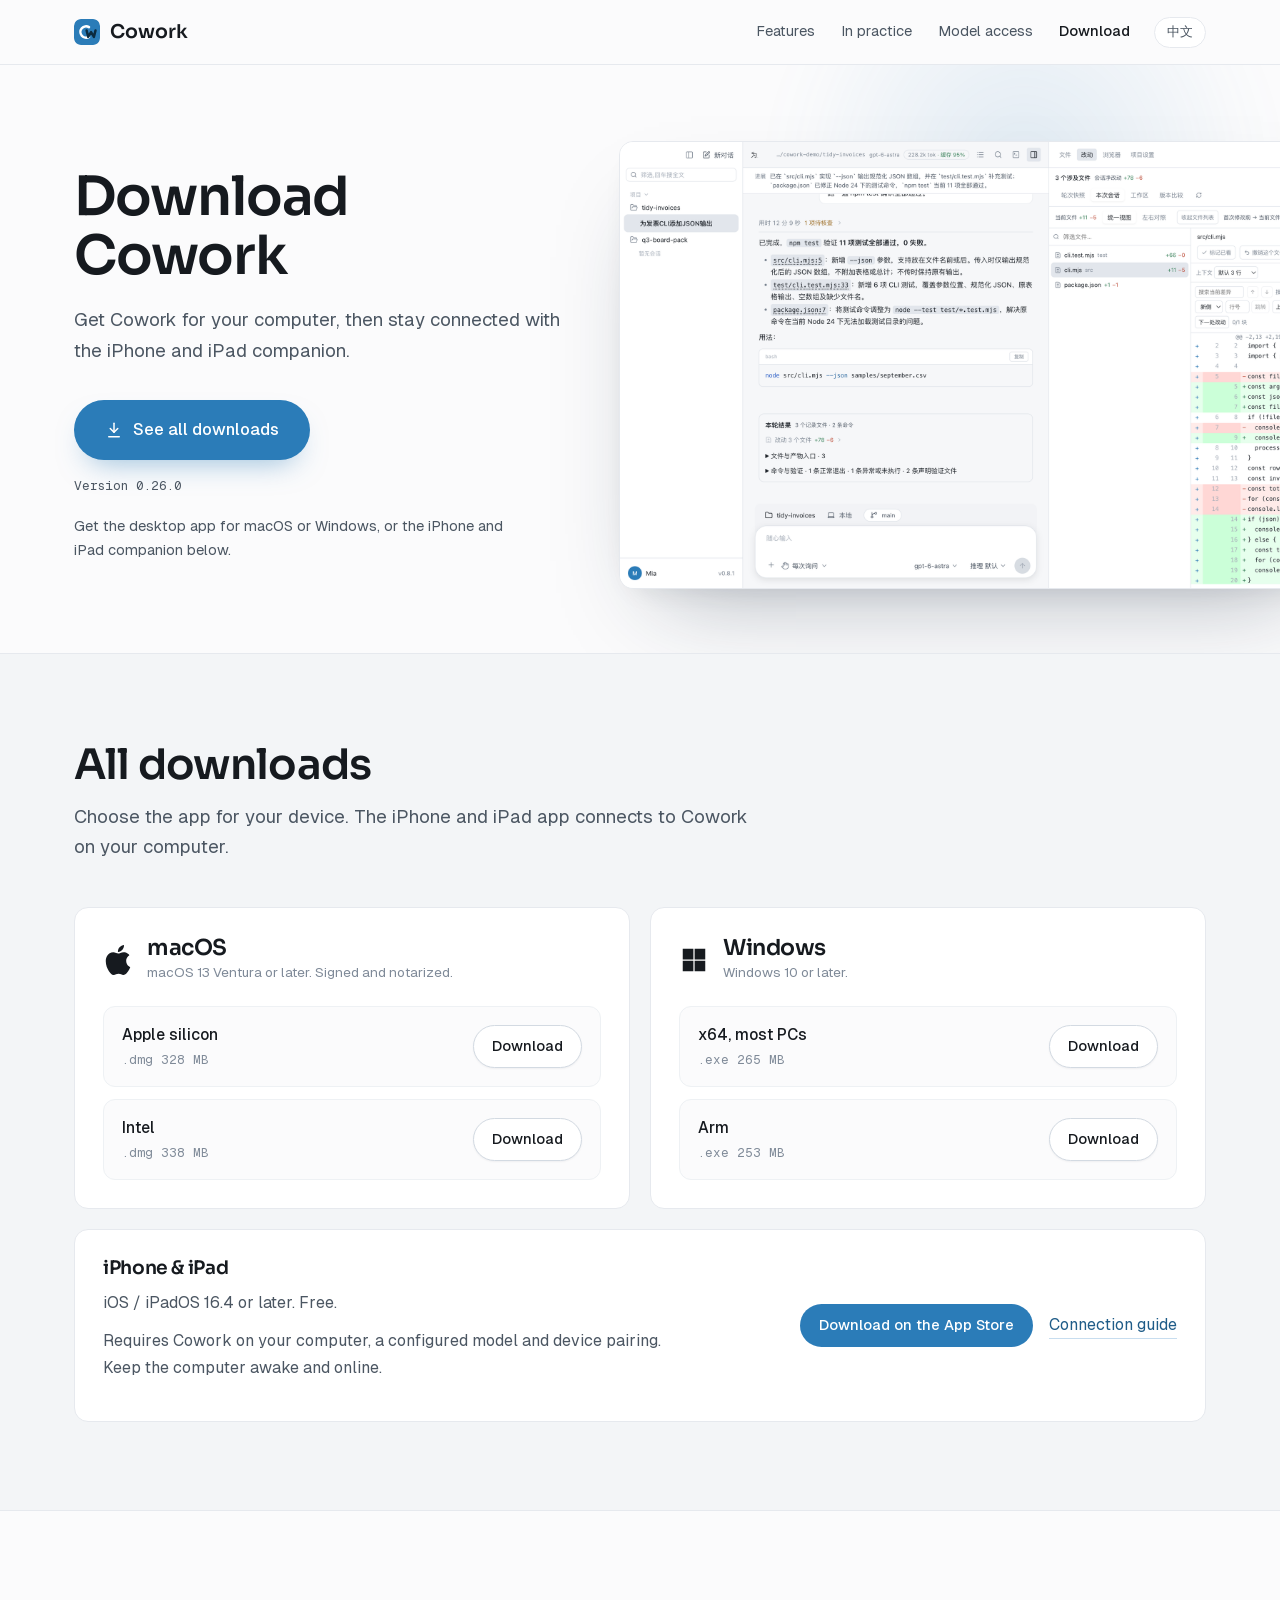
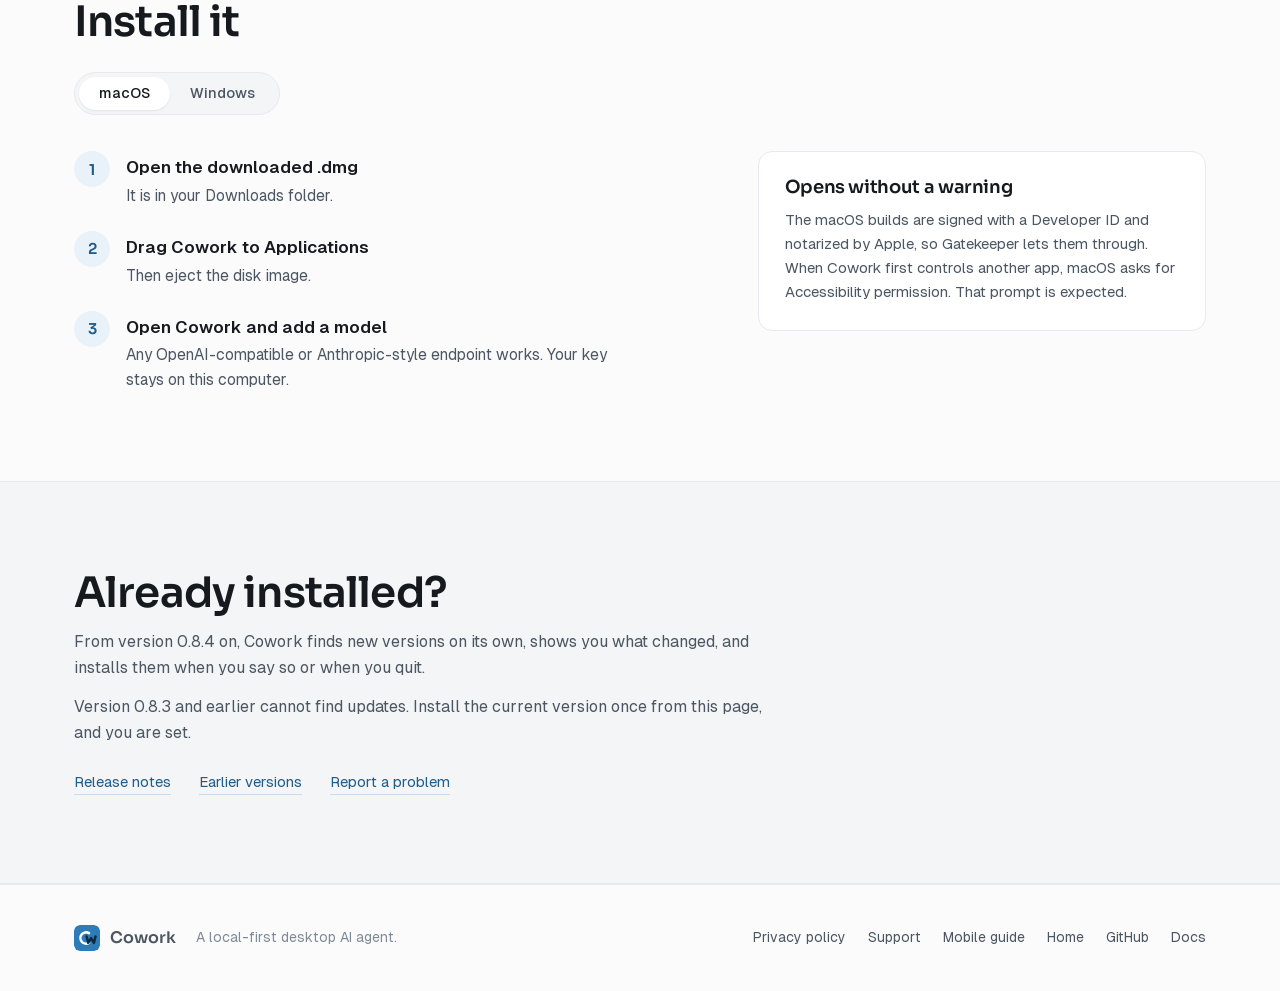
==== commit 87de5aa8: "Display the selected installer version on the download page" ====
--- a/docs/download/index.html
+++ b/docs/download/index.html
@@ -424,8 +424,8 @@
   function fromAssets(version, assets){
     var builds = {};
     assets.forEach(function(a){
-      var m = /^cowork-[\d.]+-(mac)-(arm64|x64)\.dmg$/.exec(a.name) || /^cowork-[\d.]+-(win)-(arm64|x64)-setup\.exe$/.exec(a.name);
-      if(m) builds[m[1] + '-' + m[2]] = { name:a.name, size:a.size, url:a.url };
+      var m = /^cowork-(\d+\.\d+\.\d+)-(mac)-(arm64|x64)\.dmg$/.exec(a.name) || /^cowork-(\d+\.\d+\.\d+)-(win)-(arm64|x64)-setup\.exe$/.exec(a.name);
+      if(m) builds[m[2] + '-' + m[3]] = { name:a.name, size:a.size, url:a.url, version:m[1] };
     });
     return Object.keys(builds).length ? { version:version, builds:builds } : null;
   }
@@ -477,7 +477,7 @@
       primary.href = mine ? mine.url : RELEASES + '/latest';
       if(release){
         meta.innerHTML = '';
-        [t('arch.' + key), t('meta.version', { v:release.version }), mine ? mb(mine.size) : ''].filter(Boolean).forEach(function(text, i){
+        [t('arch.' + key), t('meta.version', { v:mine ? mine.version : release.version }), mine ? mb(mine.size) : ''].filter(Boolean).forEach(function(text, i){
           var el = document.createElement(i === 0 ? 'b' : 'span'); el.textContent = text; meta.appendChild(el);
         });
       }
